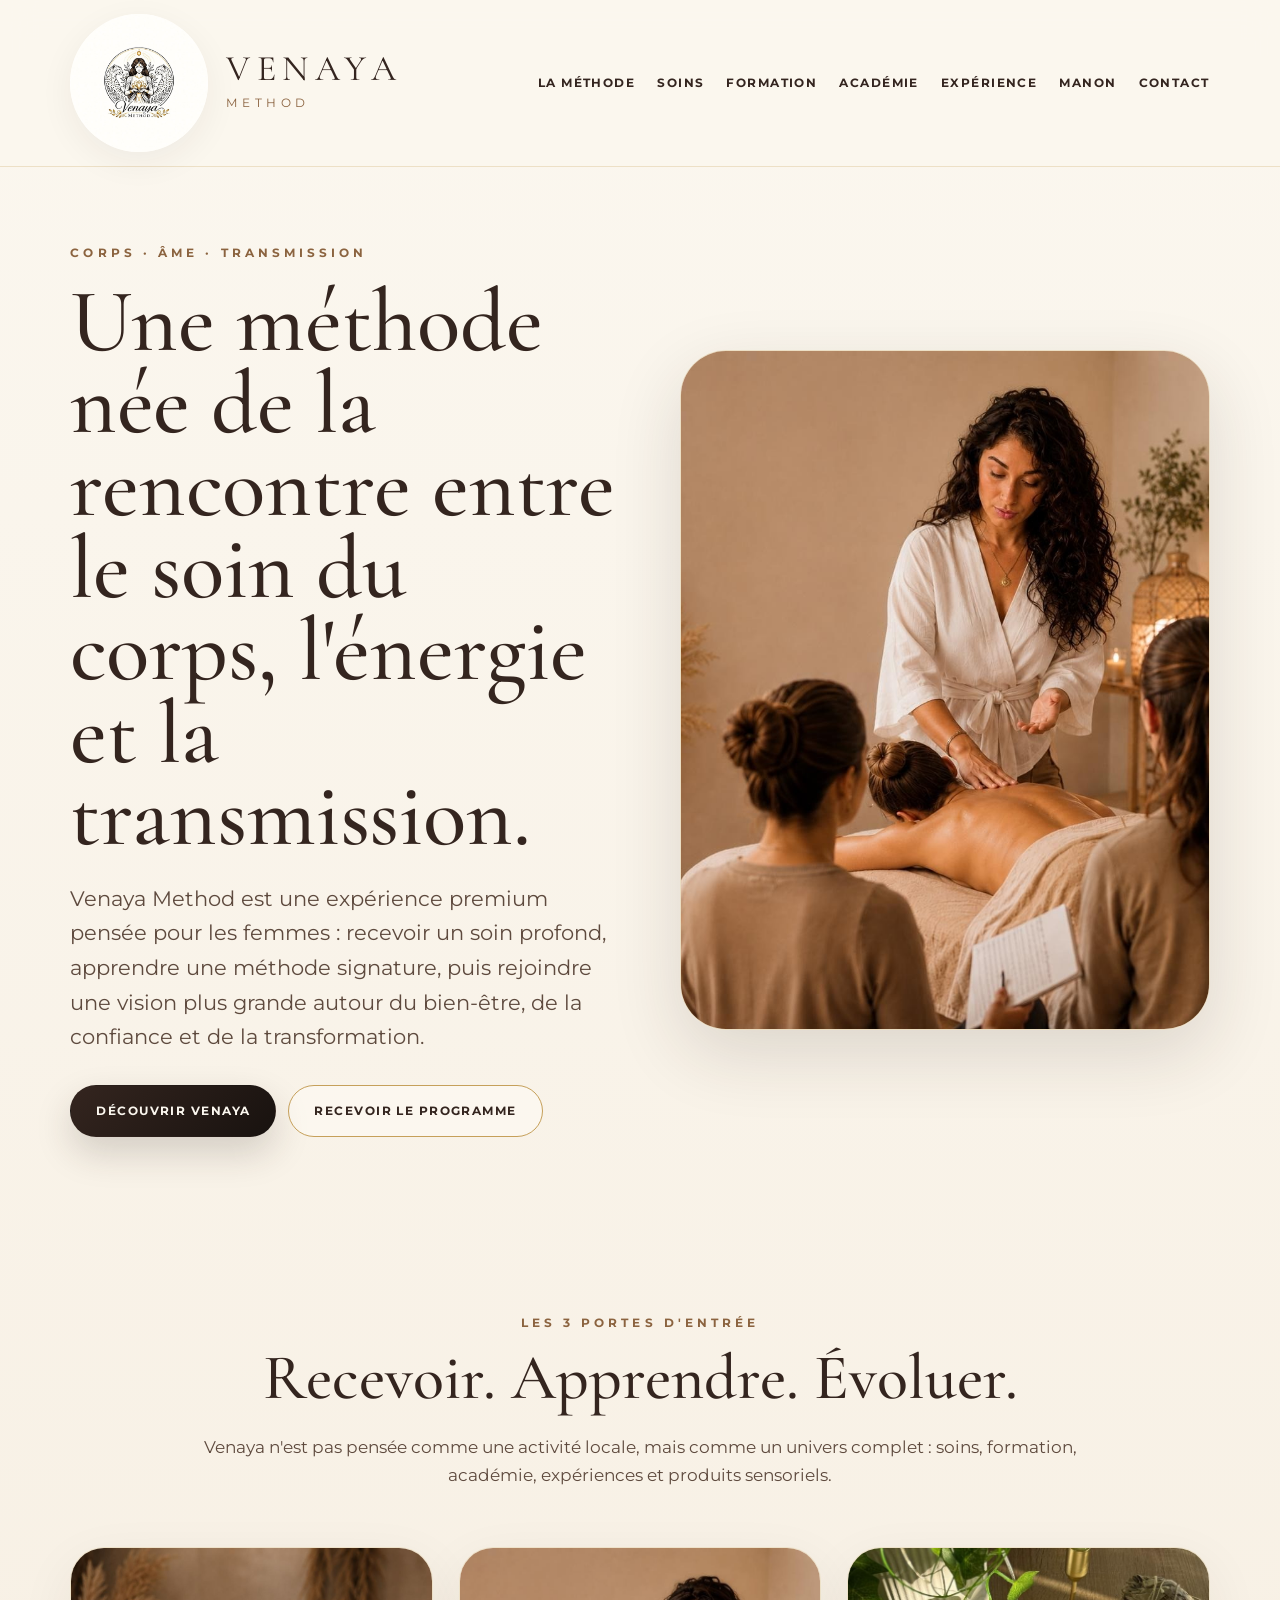
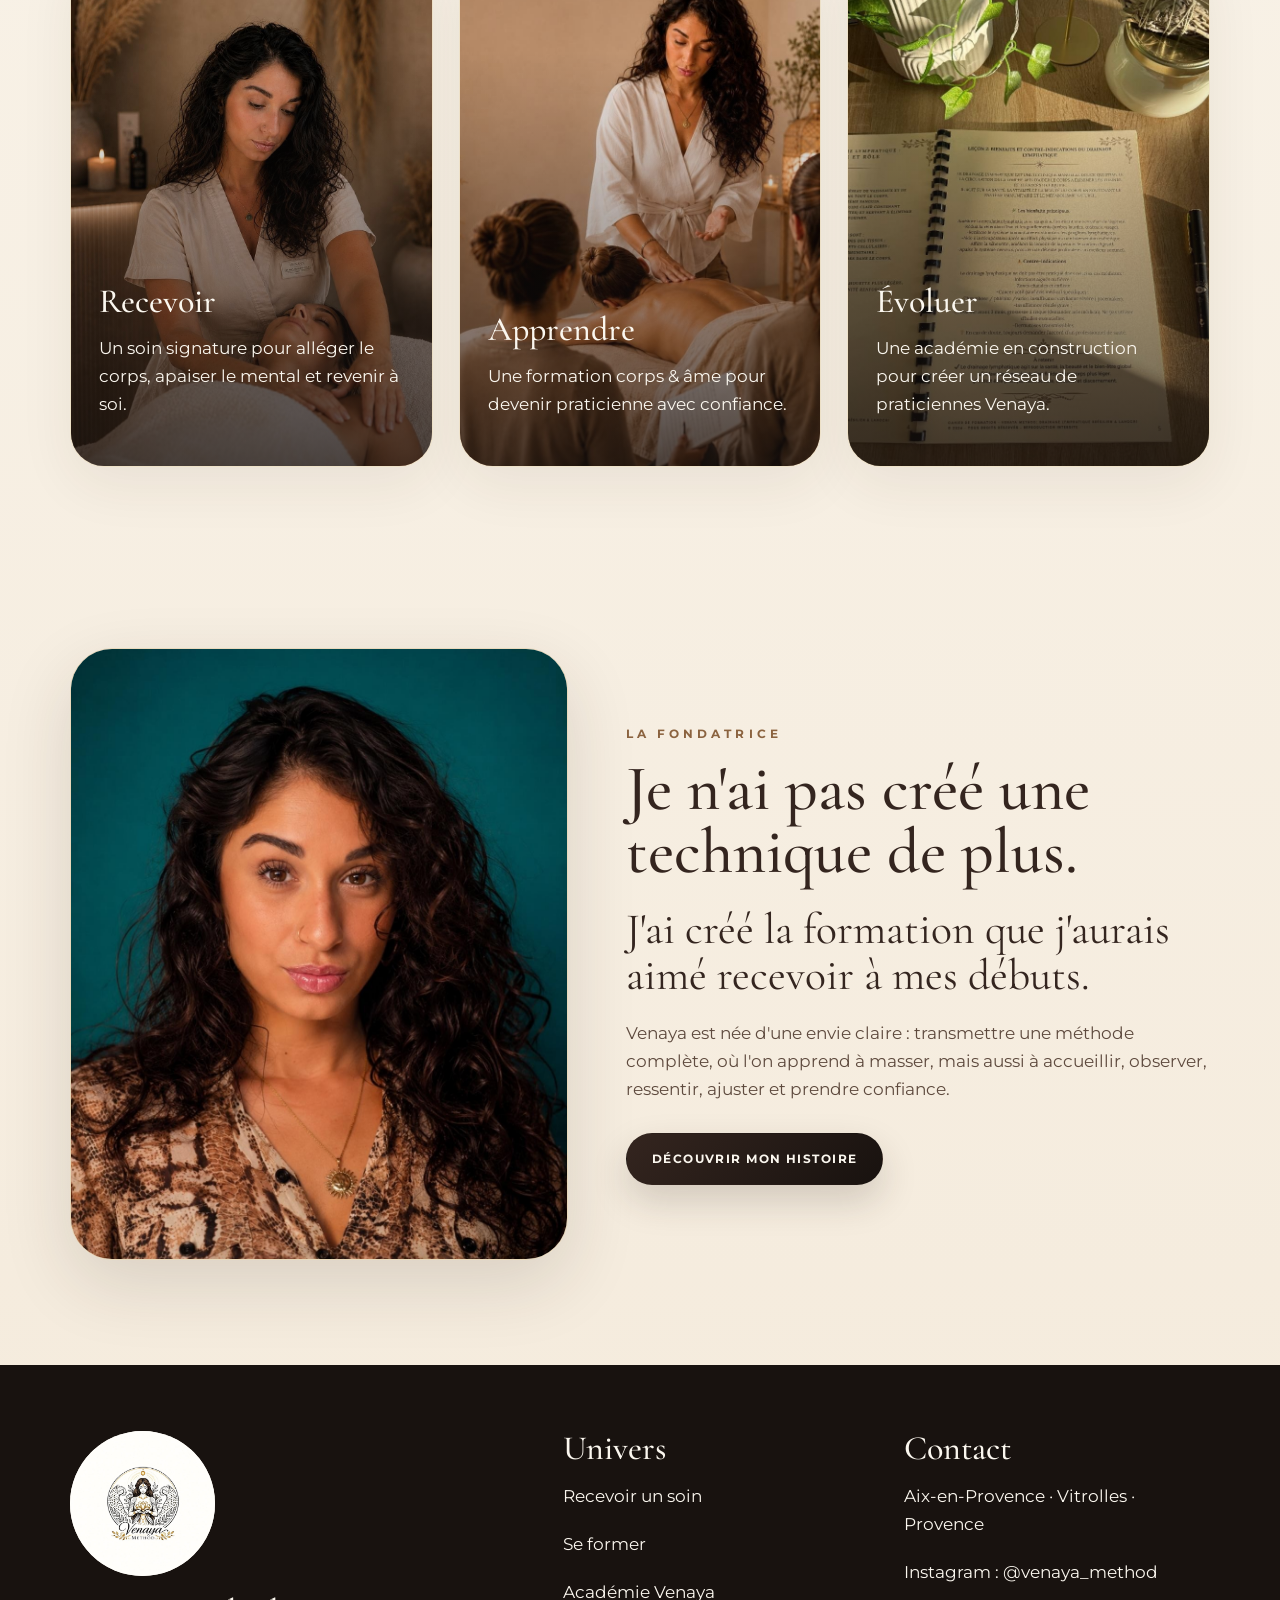
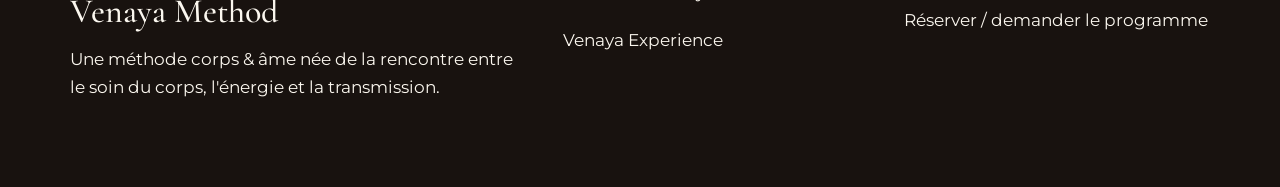
==== index.html @ cd620b99 "Add files via upload" ====
<!doctype html>
<html lang="fr">
<head>
  <meta charset="utf-8">
  <meta name="viewport" content="width=device-width, initial-scale=1">
  <title>Accueil | Venaya Method</title>
  <meta name="description" content="Venaya Method : méthode corps et âme, soin signature, formation bien-être premium, académie et expériences Venaya en Provence.">
  <link rel="preconnect" href="https://fonts.googleapis.com">
  <link rel="preconnect" href="https://fonts.gstatic.com" crossorigin>
  <link href="https://fonts.googleapis.com/css2?family=Cormorant+Garamond:wght@400;500;600;700&family=Montserrat:wght@300;400;500;600;700&display=swap" rel="stylesheet">
  <link rel="stylesheet" href="style.css">
</head>
<body>
<header class="nav">
  <a href="index.html" class="brand">
    <span class="brand-logo-wrap">
      <img src="logo.jpg" alt="Logo Venaya Method">
    </span>
    <span>
      <span class="brand-title">VENAYA</span>
      <span class="brand-subtitle">Method</span>
    </span>
  </a>

  <nav class="menu">
    <a href="methode.html">La méthode</a>
    <a href="soins.html">Soins</a>
    <a href="formation.html">Formation</a>
    <a href="academie.html">Académie</a>
    <a href="experience.html">Expérience</a>
    <a href="manon.html">Manon</a>
    <a href="contact.html">Contact</a>
  </nav>
</header>


<main>
  <section class="hero">
    <div>
      <div class="eyebrow">Corps · Âme · Transmission</div>
      <h1>Une méthode née de la rencontre entre le soin du corps, l'énergie et la transmission.</h1>
      <p>Venaya Method est une expérience premium pensée pour les femmes : recevoir un soin profond, apprendre une méthode signature, puis rejoindre une vision plus grande autour du bien-être, de la confiance et de la transformation.</p>
      <div class="btn-row">
        <a class="btn" href="methode.html">Découvrir Venaya</a>
        <a class="btn-ghost" href="formation.html">Recevoir le programme</a>
      </div>
    </div>
    <div class="hero-photo">
      <img src="formation.jpg" alt="Manon en formation Venaya Method">
    </div>
  </section>

  <section class="section-tight">
    <div class="center">
      <div class="eyebrow">Les 3 portes d'entrée</div>
      <h2>Recevoir. Apprendre. Évoluer.</h2>
      <p>Venaya n'est pas pensée comme une activité locale, mais comme un univers complet : soins, formation, académie, expériences et produits sensoriels.</p>
    </div>

    <div class="grid-3">
      <a class="card visual-card" href="soins.html">
        <img src="massage.jpg" alt="Soin Venaya Method">
        <div class="visual-card-content">
          <h3>Recevoir</h3>
          <p>Un soin signature pour alléger le corps, apaiser le mental et revenir à soi.</p>
        </div>
      </a>
      <a class="card visual-card" href="formation.html">
        <img src="formation.jpg" alt="Formation Venaya Method">
        <div class="visual-card-content">
          <h3>Apprendre</h3>
          <p>Une formation corps & âme pour devenir praticienne avec confiance.</p>
        </div>
      </a>
      <a class="card visual-card" href="academie.html">
        <img src="cahier.jpg" alt="Cahier Venaya Method">
        <div class="visual-card-content">
          <h3>Évoluer</h3>
          <p>Une académie en construction pour créer un réseau de praticiennes Venaya.</p>
        </div>
      </a>
    </div>
  </section>

  <section class="section">
    <div class="split">
      <div class="photo-frame manon">
        <img src="manon.jpg" alt="Portrait de Manon Trigueros">
      </div>
      <div>
        <div class="eyebrow">La fondatrice</div>
        <h2>Je n'ai pas créé une technique de plus.</h2>
        <p class="quote">J'ai créé la formation que j'aurais aimé recevoir à mes débuts.</p>
        <p>Venaya est née d'une envie claire : transmettre une méthode complète, où l'on apprend à masser, mais aussi à accueillir, observer, ressentir, ajuster et prendre confiance.</p>
        <div class="btn-row">
          <a class="btn" href="manon.html">Découvrir mon histoire</a>
        </div>
      </div>
    </div>
  </section>
</main>


<footer class="footer">
  <div>
    <span class="footer-logo-wrap">
      <img src="logo.jpg" alt="Logo Venaya Method">
    </span>
    <h3>Venaya Method</h3>
    <p>Une méthode corps & âme née de la rencontre entre le soin du corps, l'énergie et la transmission.</p>
  </div>
  <div>
    <h3>Univers</h3>
    <p><a href="soins.html">Recevoir un soin</a></p>
    <p><a href="formation.html">Se former</a></p>
    <p><a href="academie.html">Académie Venaya</a></p>
    <p><a href="experience.html">Venaya Experience</a></p>
  </div>
  <div>
    <h3>Contact</h3>
    <p>Aix-en-Provence · Vitrolles · Provence</p>
    <p>Instagram : @venaya_method</p>
    <p><a href="contact.html">Réserver / demander le programme</a></p>
  </div>
</footer>
</body>
</html>
---- style.css ----
/* VENAYA METHOD — V5 CORRIGÉE
   Version simple multi-pages, sans dossiers.
   Tous les fichiers sont à la racine GitHub.
*/

:root {
  --ivory: #fbf7ef;
  --cream: #f4eadb;
  --porcelain: #fffdf8;
  --gold: #c6a05a;
  --bronze: #8b633f;
  --brown: #34251f;
  --black: #18120f;
  --taupe: #7b6557;
  --line: rgba(198, 160, 90, 0.28);
  --shadow: 0 24px 70px rgba(52, 37, 31, 0.14);
}

* {
  box-sizing: border-box;
}

body {
  margin: 0;
  background: linear-gradient(180deg, var(--ivory), var(--cream));
  color: var(--brown);
  font-family: "Montserrat", Arial, sans-serif;
  line-height: 1.65;
}

a {
  color: inherit;
  text-decoration: none;
}

img {
  max-width: 100%;
  display: block;
}

h1,
h2,
h3 {
  font-family: "Cormorant Garamond", Georgia, serif;
  color: var(--brown);
  font-weight: 500;
}

h1 {
  font-size: clamp(48px, 7vw, 96px);
  line-height: 0.92;
  margin: 18px 0 24px;
}

h2 {
  font-size: clamp(38px, 5vw, 72px);
  line-height: 0.98;
  margin: 0 0 24px;
}

h3 {
  font-size: 34px;
  line-height: 1.08;
  margin: 0 0 14px;
}

p {
  color: #5e4a3e;
  font-size: 17px;
  margin: 0 0 20px;
}

/* NAVIGATION */

.nav {
  position: sticky;
  top: 0;
  z-index: 10;
  background: rgba(251, 247, 239, 0.94);
  border-bottom: 1px solid var(--line);
  backdrop-filter: blur(16px);
  display: flex;
  justify-content: space-between;
  align-items: center;
  padding: 14px 5.5%;
}

.brand {
  display: flex;
  align-items: center;
  gap: 18px;
}

.brand-logo-wrap {
  width: 138px;
  height: 138px;
  border-radius: 50%;
  background: var(--porcelain);
  display: flex;
  align-items: center;
  justify-content: center;
  overflow: hidden;
  box-shadow: 0 10px 35px rgba(52, 37, 31, 0.06);
}

.brand-logo-wrap img {
  width: 122px;
  height: 122px;
  object-fit: contain;
  transform: scale(1.28);
}

.brand-title {
  display: block;
  font-family: "Cormorant Garamond", Georgia, serif;
  font-size: 36px;
  letter-spacing: 0.18em;
  line-height: 0.9;
}

.brand-subtitle {
  display: block;
  color: var(--bronze);
  font-size: 12px;
  letter-spacing: 0.38em;
  text-transform: uppercase;
  margin-top: 7px;
}

.menu {
  display: flex;
  gap: 22px;
  align-items: center;
  font-size: 12px;
  font-weight: 700;
  letter-spacing: 0.12em;
  text-transform: uppercase;
}

.menu a:hover {
  color: var(--bronze);
}

/* BOUTONS */

.btn,
.btn-ghost,
.btn-light {
  display: inline-flex;
  justify-content: center;
  align-items: center;
  border-radius: 999px;
  padding: 15px 25px;
  font-size: 12px;
  font-weight: 700;
  letter-spacing: 0.12em;
  text-transform: uppercase;
  border: 1px solid transparent;
}

.btn {
  background: linear-gradient(135deg, var(--brown), var(--black));
  color: var(--ivory);
  box-shadow: 0 16px 36px rgba(52, 37, 31, 0.18);
}

.btn-ghost {
  border-color: var(--gold);
  background: rgba(255, 253, 248, 0.4);
  color: var(--brown);
}

.btn-light {
  background: var(--porcelain);
  color: var(--brown);
  border-color: var(--line);
}

.btn-row {
  display: flex;
  flex-wrap: wrap;
  gap: 12px;
  margin-top: 30px;
}

.eyebrow {
  color: var(--bronze);
  font-size: 12px;
  font-weight: 700;
  letter-spacing: 0.34em;
  text-transform: uppercase;
  margin-bottom: 14px;
}

/* LAYOUT */

.hero {
  display: grid;
  grid-template-columns: 1.02fr 0.98fr;
  gap: 58px;
  align-items: center;
  padding: 76px 5.5% 100px;
}

.hero p {
  font-size: 21px;
  max-width: 760px;
}

.hero-photo {
  height: 680px;
  overflow: hidden;
  border-radius: 46px;
  border: 1px solid var(--line);
  box-shadow: var(--shadow);
}

.hero-photo img {
  width: 100%;
  height: 100%;
  object-fit: cover;
  object-position: center 35%;
}

.section {
  padding: 105px 5.5%;
}

.section-tight {
  padding: 76px 5.5%;
}

.center {
  max-width: 900px;
  margin: 0 auto 58px;
  text-align: center;
}

.grid-2 {
  display: grid;
  grid-template-columns: repeat(2, 1fr);
  gap: 36px;
}

.grid-3 {
  display: grid;
  grid-template-columns: repeat(3, 1fr);
  gap: 26px;
}

.card {
  background: rgba(255, 253, 248, 0.76);
  border: 1px solid var(--line);
  border-radius: 34px;
  padding: 36px;
  box-shadow: 0 18px 55px rgba(52, 37, 31, 0.07);
}

.card-dark {
  background: linear-gradient(145deg, #392820, #17110f);
}

.card-dark h2,
.card-dark h3,
.card-dark p {
  color: var(--ivory);
}

.card-gold {
  background: linear-gradient(145deg, #d8bd88, #ad7f44);
}

/* VISUELS */

.visual-card {
  position: relative;
  min-height: 520px;
  overflow: hidden;
  padding: 0;
}

.visual-card img {
  position: absolute;
  inset: 0;
  width: 100%;
  height: 100%;
  object-fit: cover;
}

.visual-card::after {
  content: "";
  position: absolute;
  inset: 0;
  background: linear-gradient(180deg, transparent 20%, rgba(24, 18, 15, 0.7));
}

.visual-card-content {
  position: absolute;
  z-index: 2;
  inset: auto 28px 28px;
}

.visual-card-content h3,
.visual-card-content p {
  color: var(--ivory);
}

.split {
  display: grid;
  grid-template-columns: 0.92fr 1.08fr;
  gap: 58px;
  align-items: center;
}

.photo-frame {
  overflow: hidden;
  border-radius: 42px;
  border: 1px solid var(--line);
  box-shadow: var(--shadow);
}

.photo-frame img {
  width: 100%;
  height: 610px;
  object-fit: cover;
  object-position: center center;
}

.photo-frame.manon img {
  object-position: center 22%;
}

.photo-frame.formation img {
  object-position: center 34%;
}

.photo-frame.massage img {
  object-position: center 22%;
}

/* PAGE ACADÉMIE : photo plus grande, lisible, sans énorme cadre blanc */
.academie-showcase {
  display: grid;
  grid-template-columns: 0.95fr 1.05fr;
  gap: 64px;
  align-items: center;
}

.academie-poster {
  width: 100%;
  border-radius: 34px;
  overflow: hidden;
  border: 1px solid var(--line);
  box-shadow: var(--shadow);
  background: var(--porcelain);
}

.academie-poster img {
  width: 100%;
  height: auto;
  object-fit: contain;
  display: block;
}

.page-hero {
  padding: 94px 5.5% 78px;
  border-bottom: 1px solid var(--line);
}

.page-hero p {
  max-width: 900px;
  font-size: 21px;
}

.quote {
  font-family: "Cormorant Garamond", Georgia, serif;
  font-size: clamp(30px, 3.4vw, 52px);
  line-height: 1.05;
  color: var(--brown);
}

.list {
  padding-left: 18px;
}

.list li {
  margin: 10px 0;
  color: #5e4a3e;
}

.price {
  font-family: "Cormorant Garamond", Georgia, serif;
  font-size: 58px;
  color: var(--bronze);
  margin: 10px 0 16px;
}

.timeline {
  display: grid;
  gap: 18px;
}

.step {
  display: grid;
  grid-template-columns: 90px 1fr;
  gap: 24px;
  padding: 26px;
  background: rgba(255, 253, 248, 0.65);
  border: 1px solid var(--line);
  border-radius: 28px;
}

.step-num {
  font-family: "Cormorant Garamond", Georgia, serif;
  font-size: 48px;
  color: var(--gold);
}

/* CONTACT */

.contact-choice {
  align-items: stretch;
}

.contact-card {
  min-height: 360px;
}

.form {
  display: grid;
  gap: 14px;
}

input,
select,
textarea {
  width: 100%;
  padding: 15px 16px;
  border: 1px solid var(--line);
  border-radius: 18px;
  background: rgba(255, 253, 248, 0.9);
  color: var(--brown);
  font-family: "Montserrat", Arial, sans-serif;
}

textarea {
  min-height: 140px;
}

.notice {
  font-size: 13px;
  color: var(--taupe);
}

.footer {
  display: grid;
  grid-template-columns: 1.2fr 0.8fr 0.8fr;
  gap: 34px;
  padding: 66px 5.5%;
  background: var(--black);
  color: var(--ivory);
}

.footer h3,
.footer p,
.footer a {
  color: var(--ivory);
}

.footer-logo-wrap {
  width: 145px;
  height: 145px;
  border-radius: 50%;
  background: var(--ivory);
  display: flex;
  align-items: center;
  justify-content: center;
  overflow: hidden;
  margin-bottom: 18px;
}

.footer-logo-wrap img {
  width: 130px;
  height: 130px;
  object-fit: contain;
  transform: scale(1.25);
}

@media (max-width: 980px) {
  .menu {
    display: none;
  }

  .hero,
  .grid-2,
  .grid-3,
  .split,
  .footer,
  .academie-showcase {
    grid-template-columns: 1fr;
  }

  .brand-logo-wrap {
    width: 86px;
    height: 86px;
  }

  .brand-logo-wrap img {
    width: 78px;
    height: 78px;
  }

  .brand-title {
    font-size: 27px;
  }

  .hero-photo {
    height: 520px;
  }

  .section {
    padding: 78px 6%;
  }

  .photo-frame img {
    height: 480px;
  }

  .academie-poster {
    border-radius: 28px;
  }

  .step {
    grid-template-columns: 1fr;
  }
}
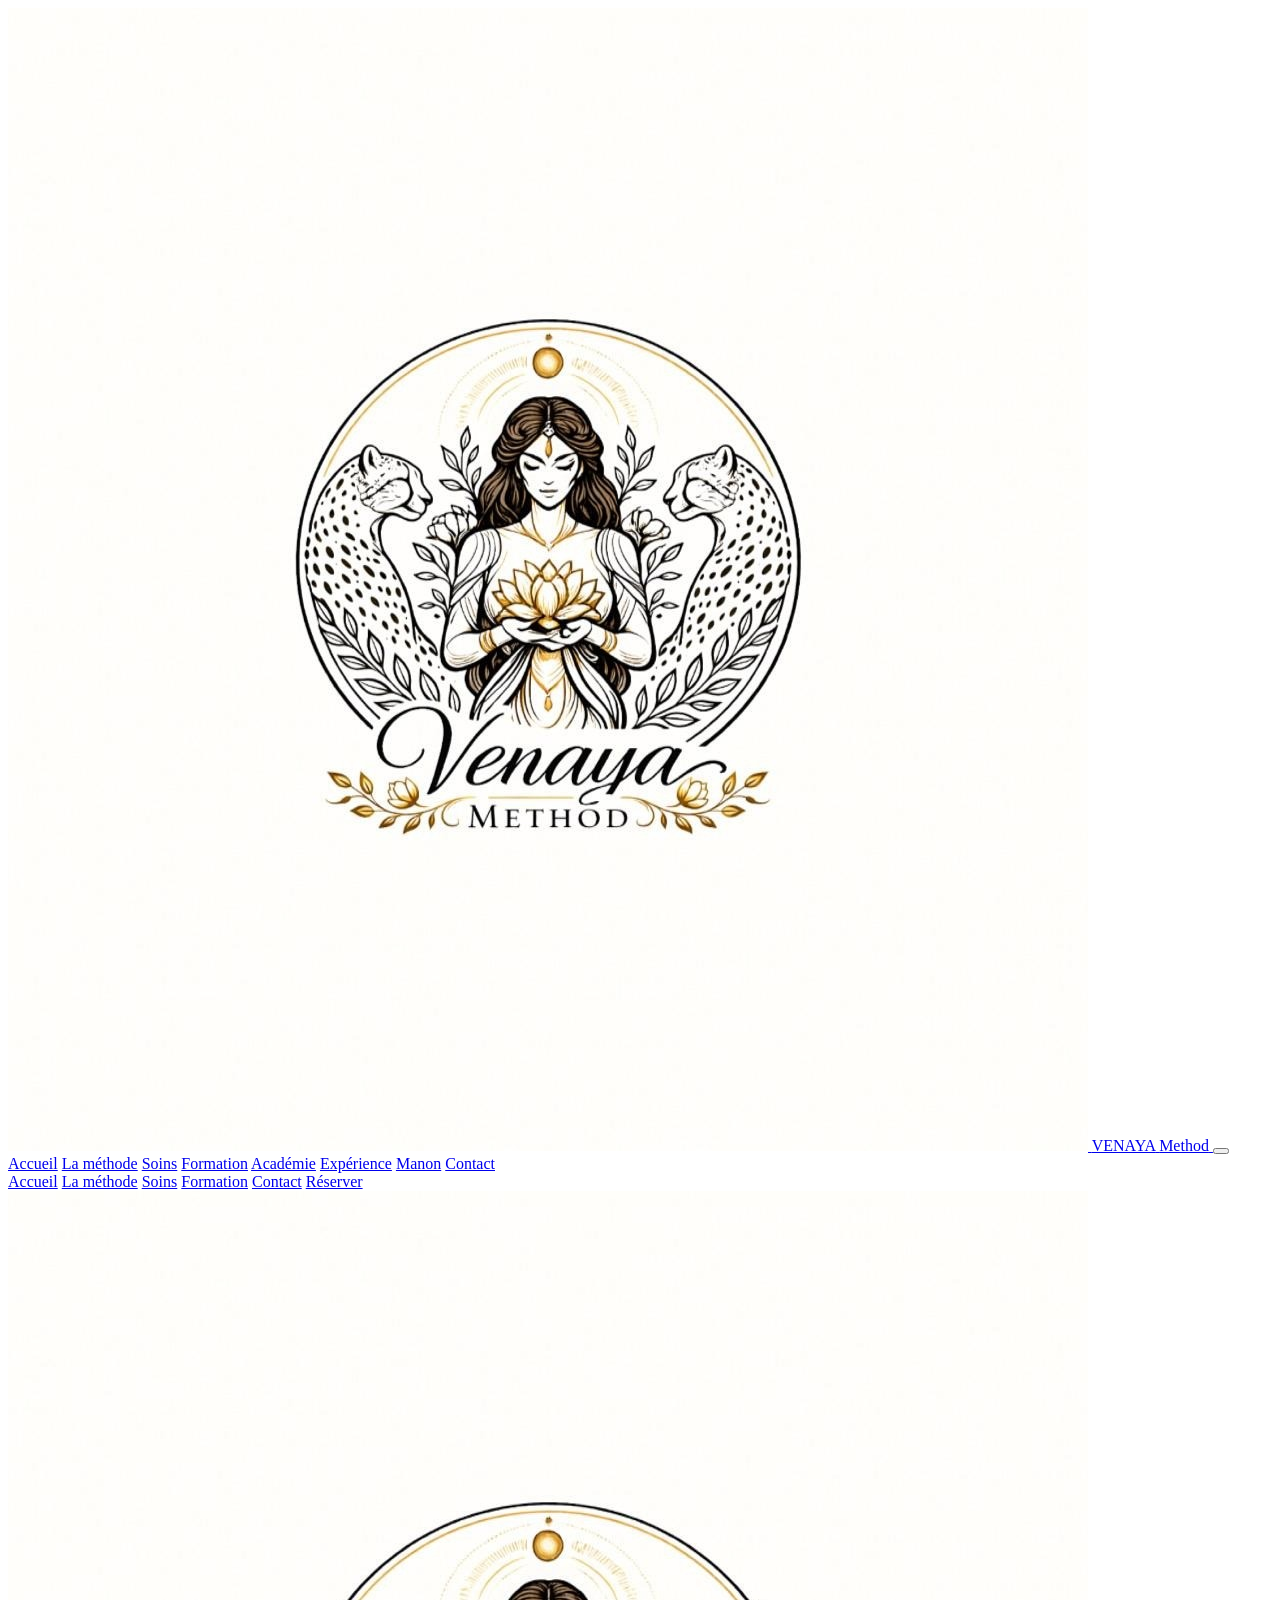
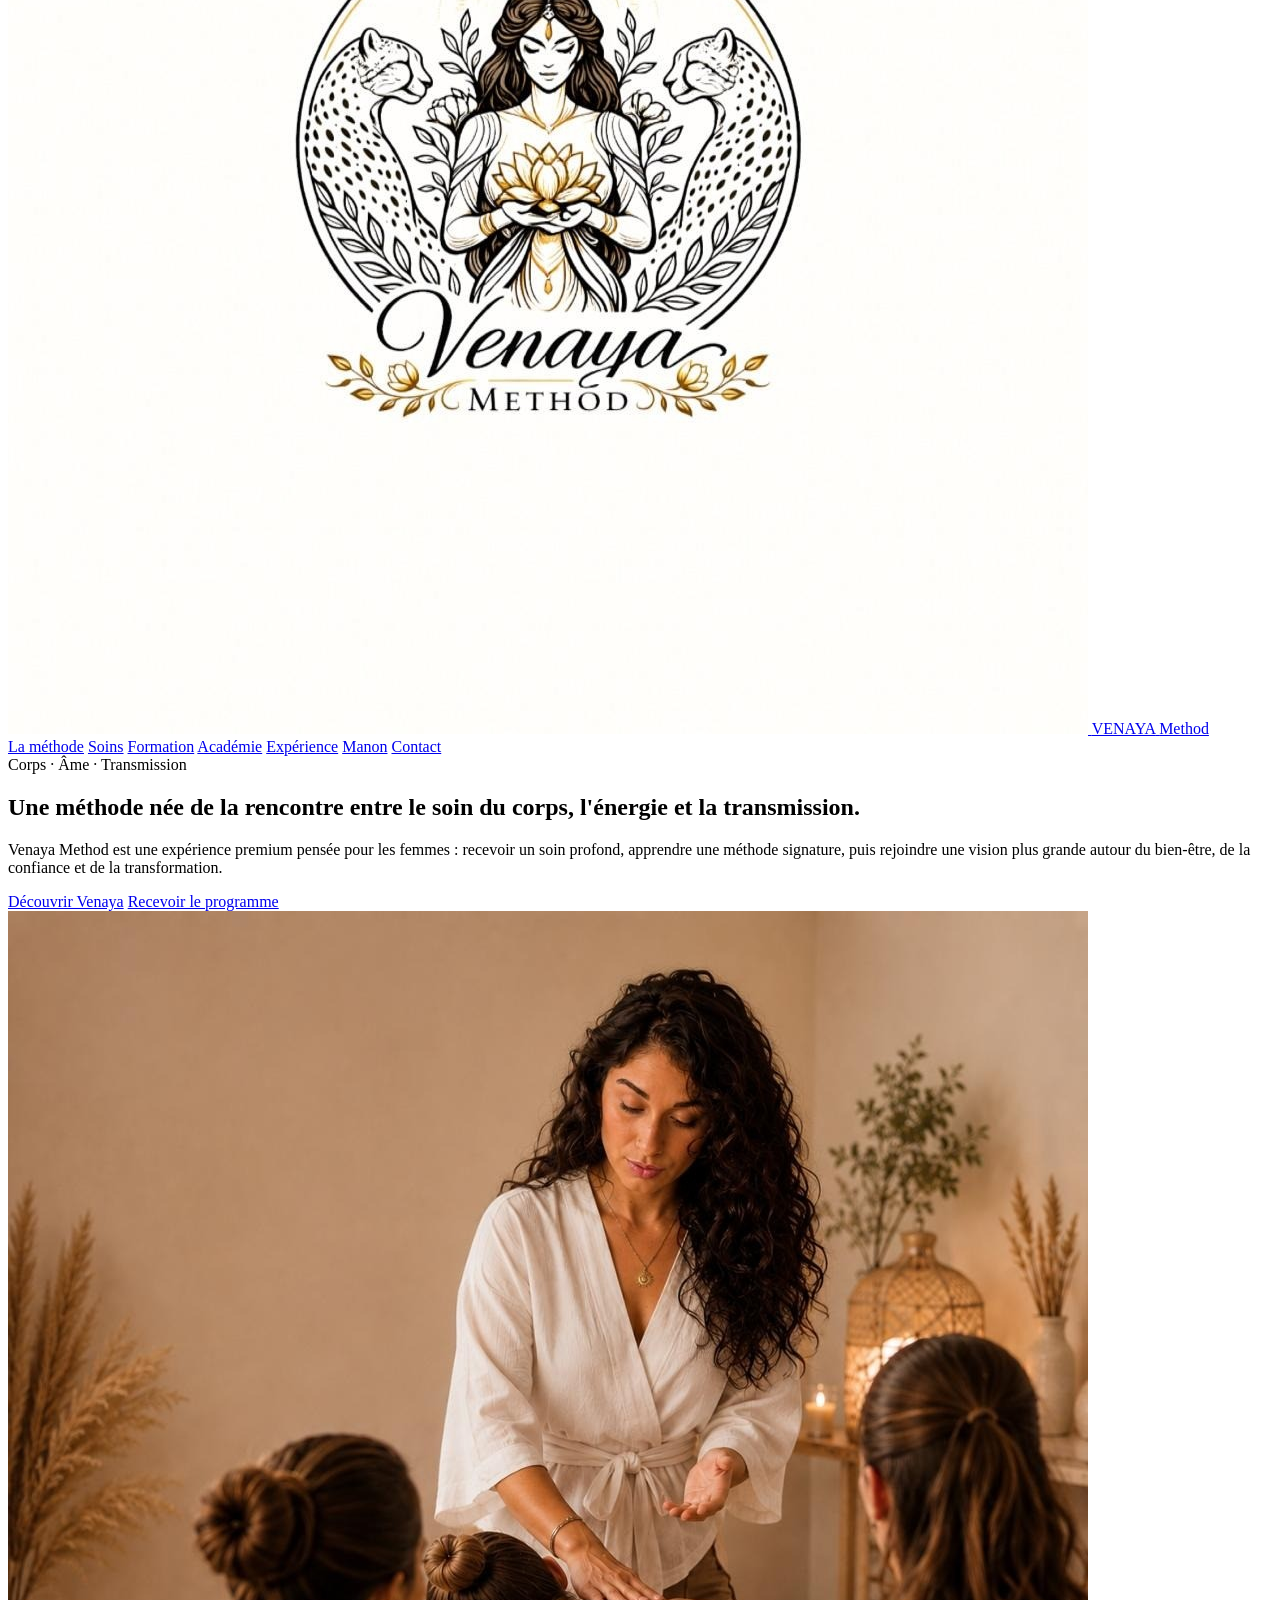
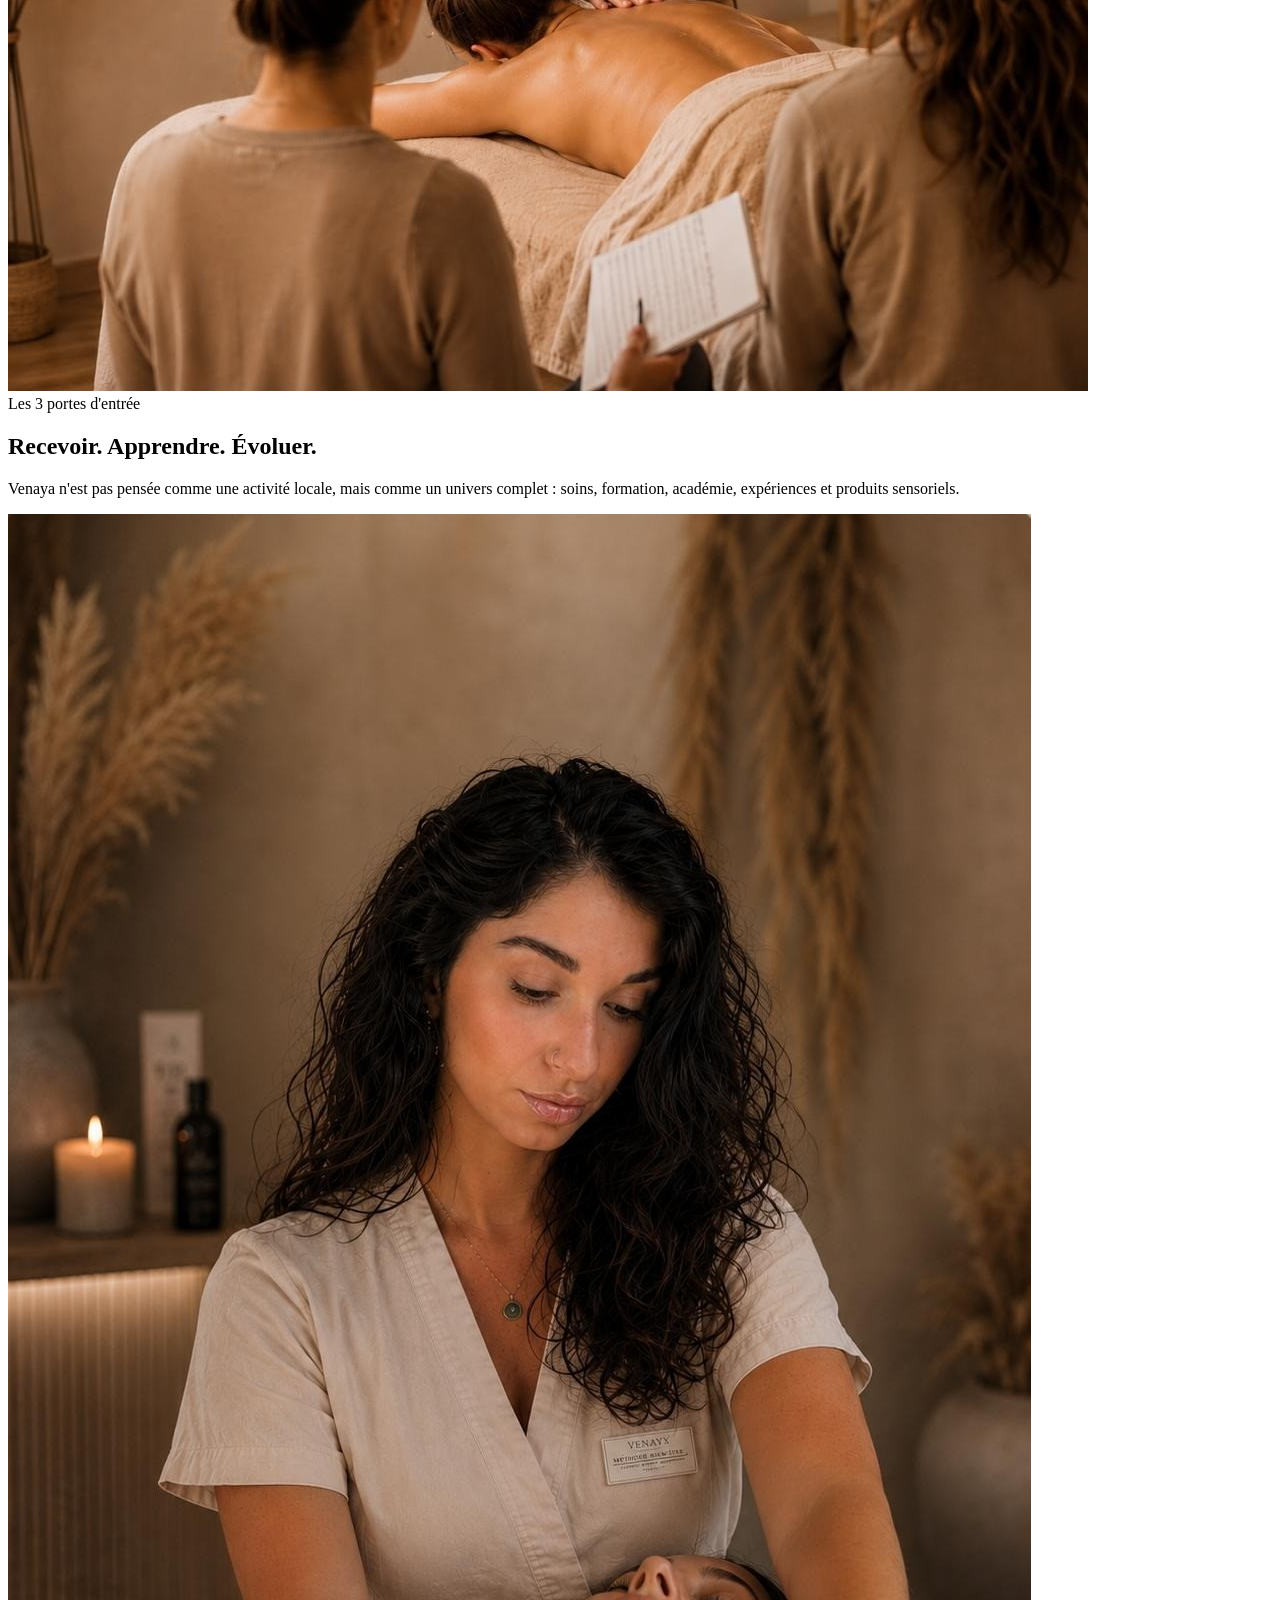
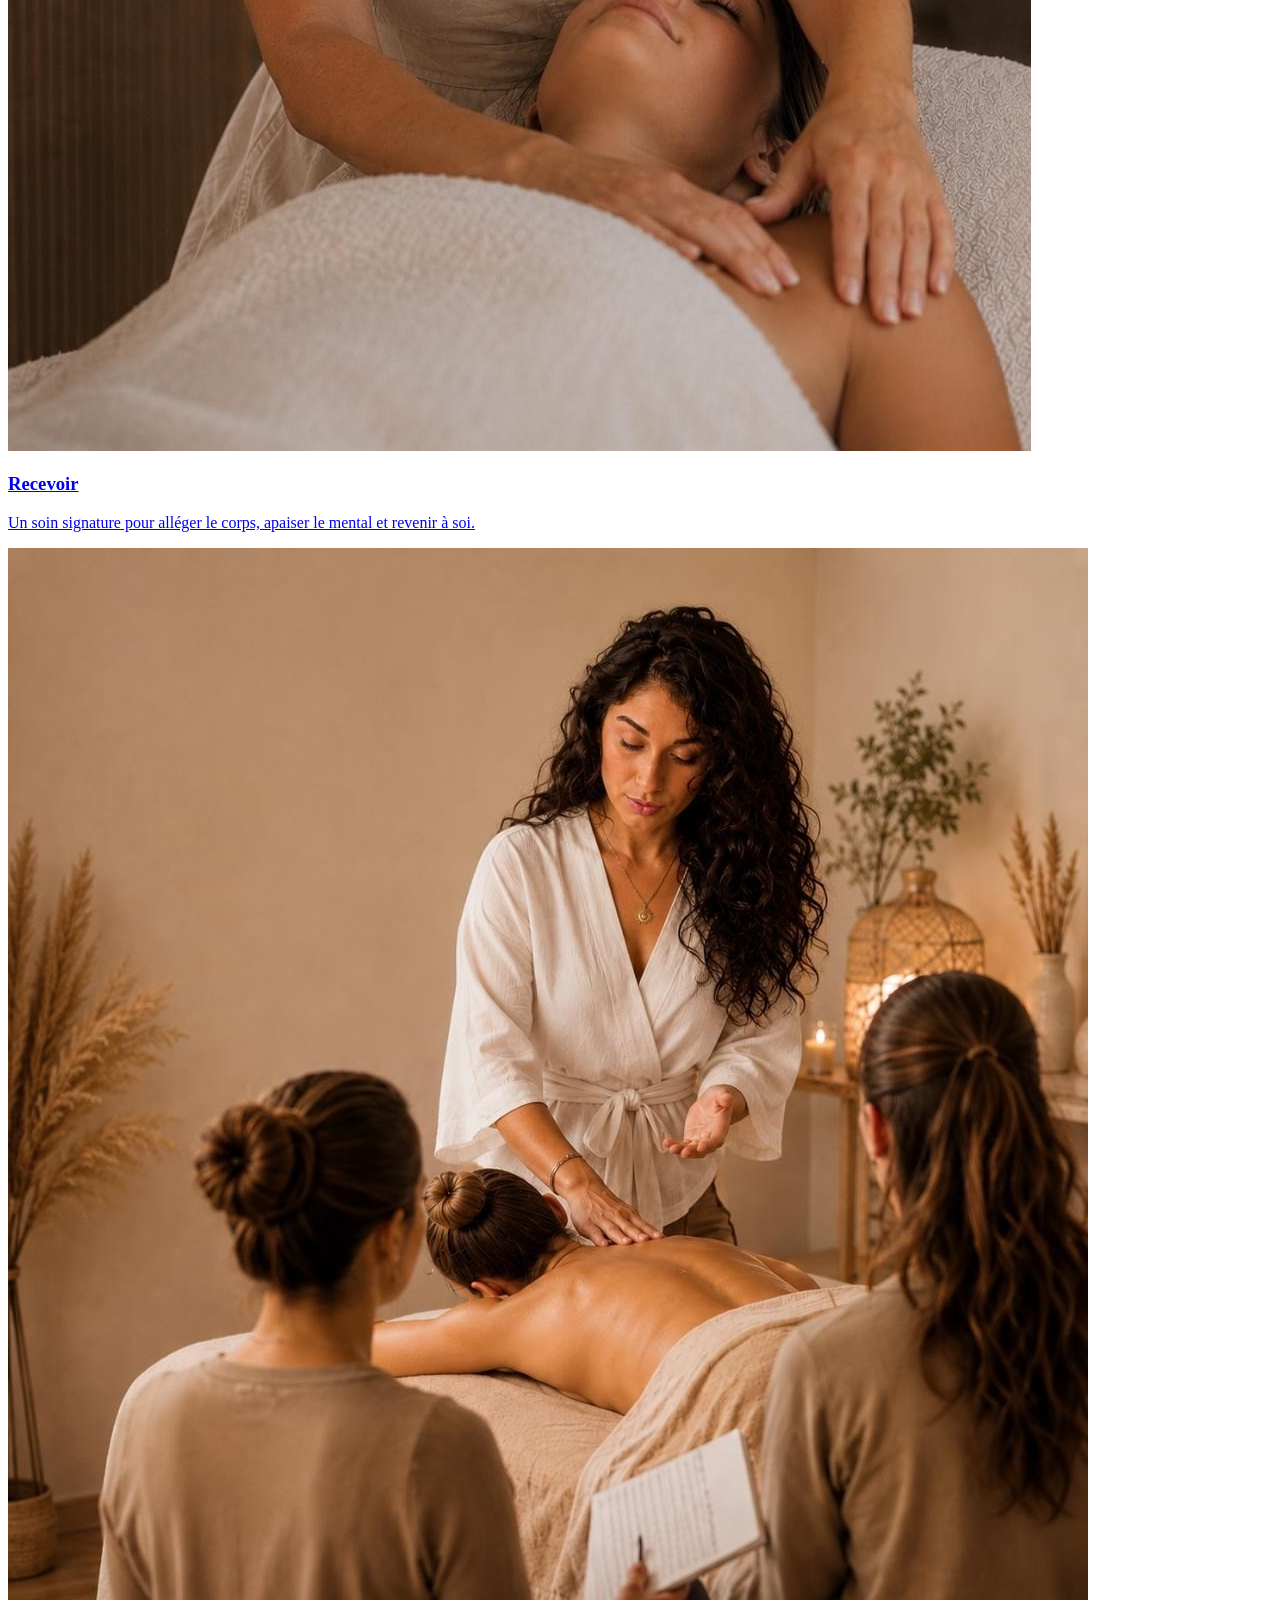
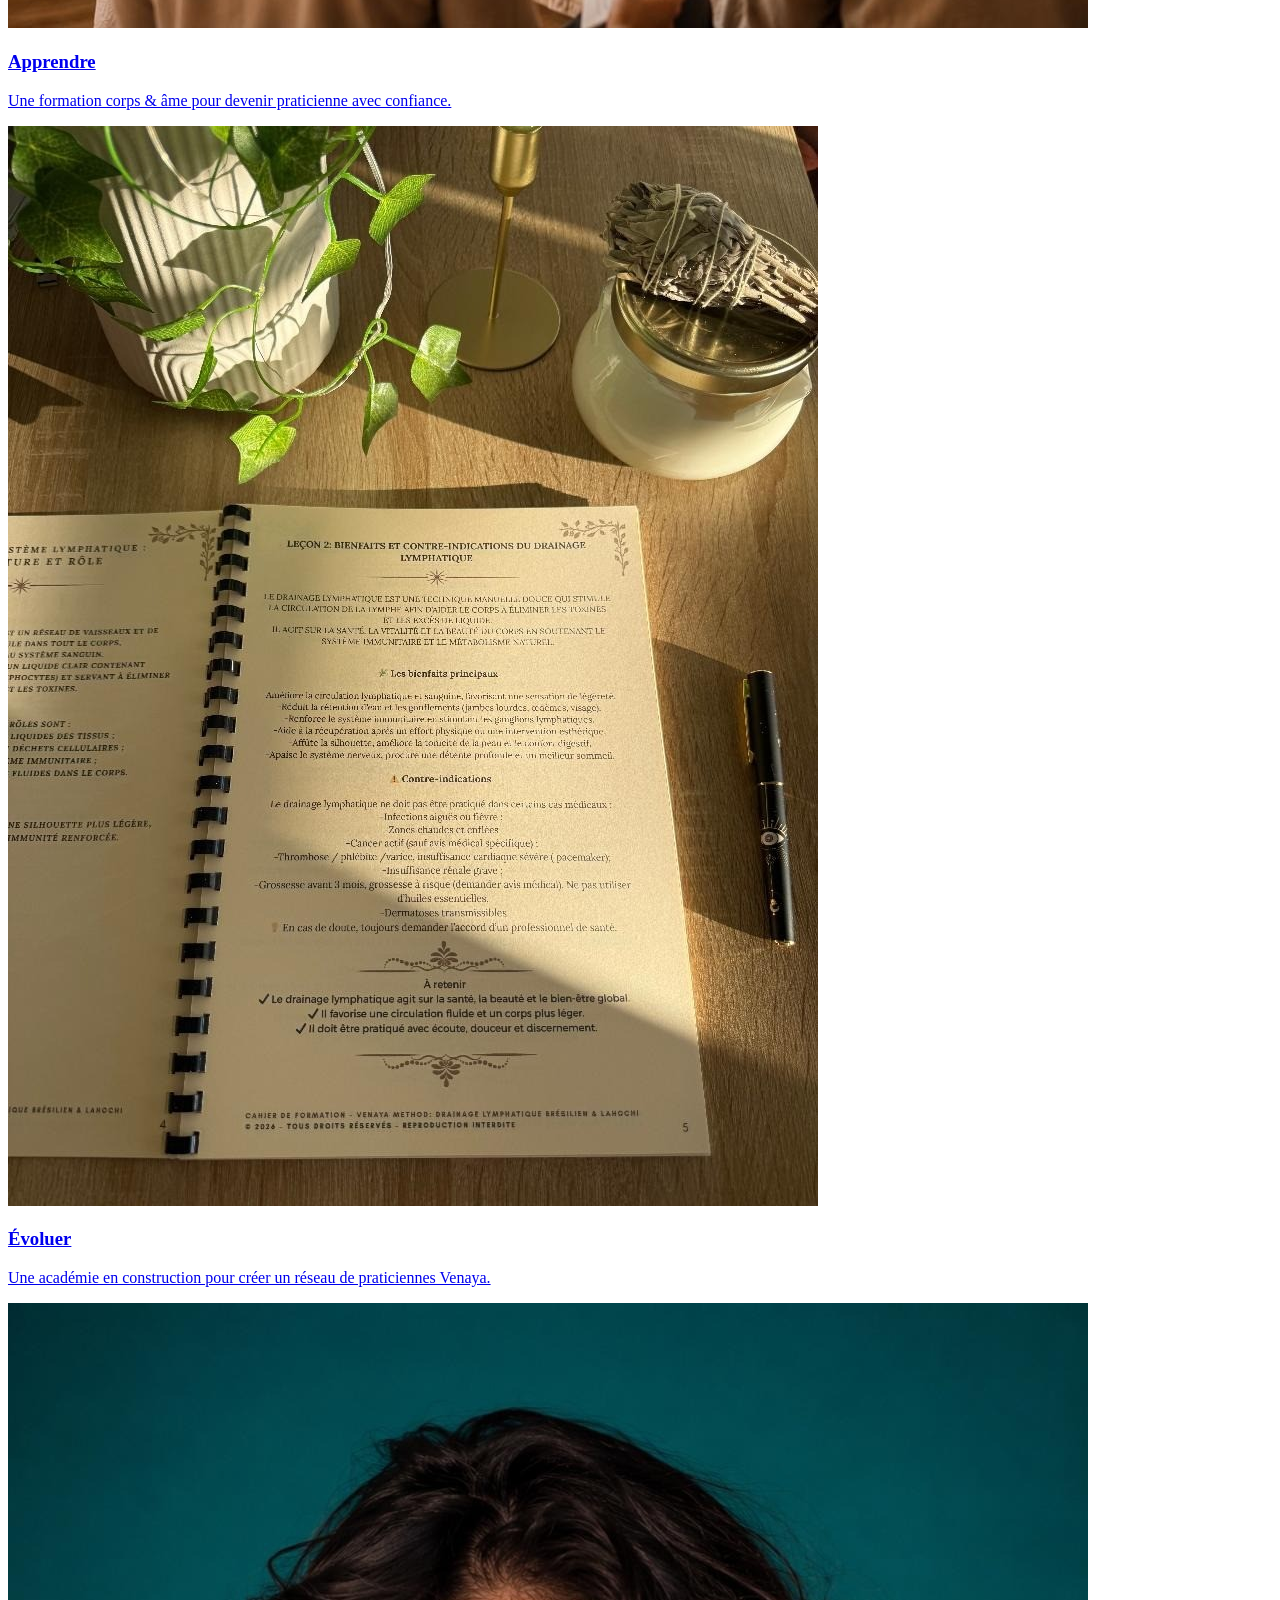
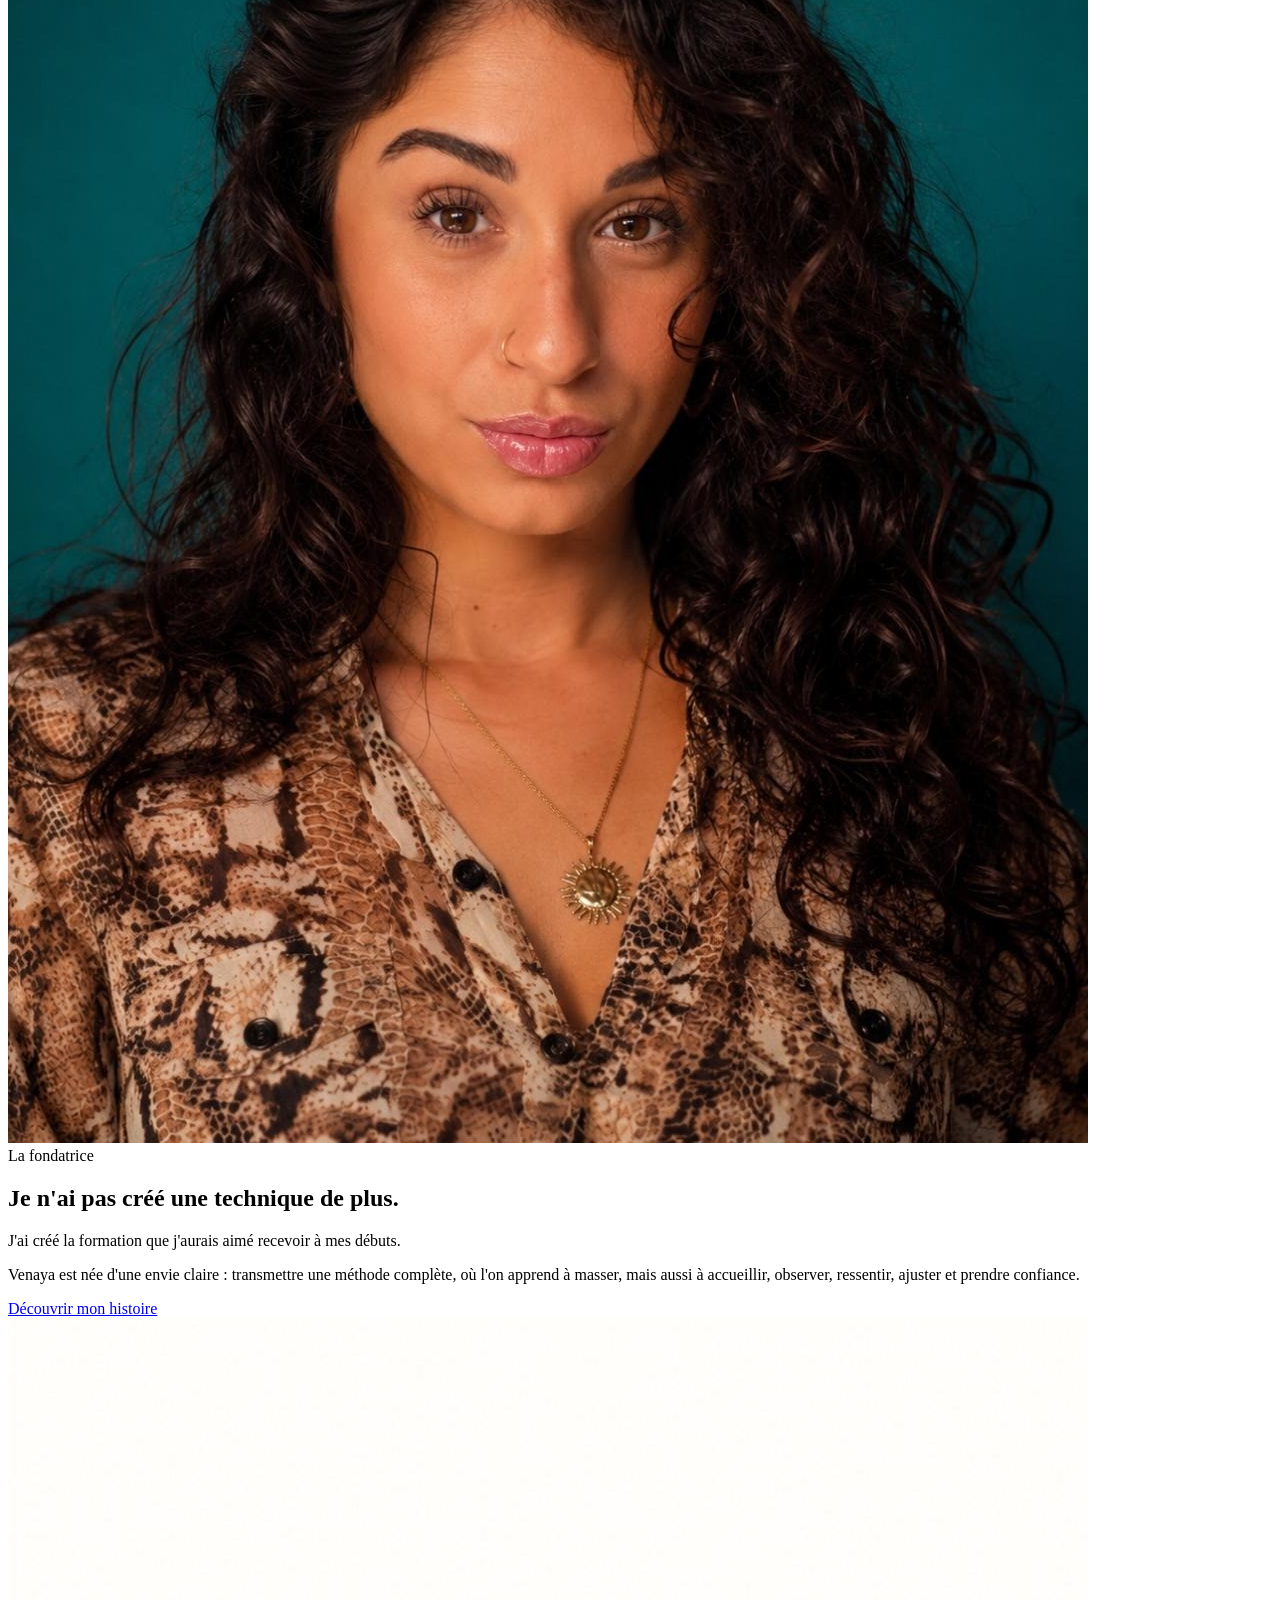
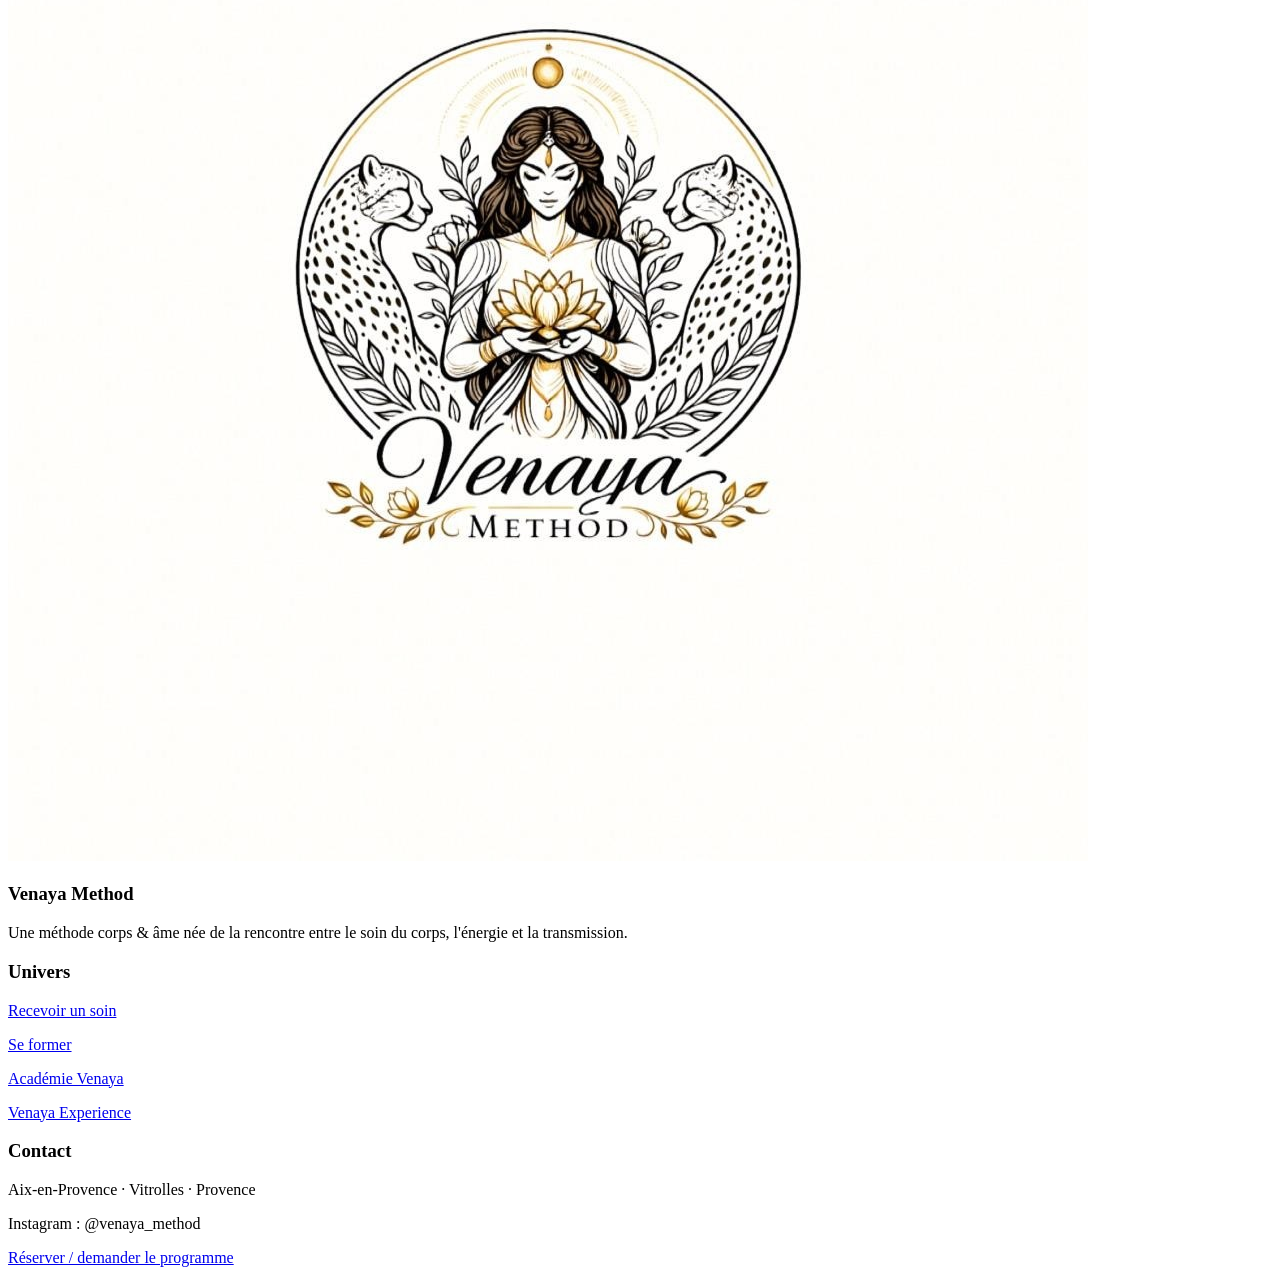
==== commit 9e23f142: "Update index.html" ====
--- a/index.html
+++ b/index.html
@@ -1,15 +1,41 @@
 <!doctype html>
 <html lang="fr">
-<head>
-  <meta charset="utf-8">
-  <meta name="viewport" content="width=device-width, initial-scale=1">
-  <title>Accueil | Venaya Method</title>
-  <meta name="description" content="Venaya Method : méthode corps et âme, soin signature, formation bien-être premium, académie et expériences Venaya en Provence.">
-  <link rel="preconnect" href="https://fonts.googleapis.com">
-  <link rel="preconnect" href="https://fonts.gstatic.com" crossorigin>
-  <link href="https://fonts.googleapis.com/css2?family=Cormorant+Garamond:wght@400;500;600;700&family=Montserrat:wght@300;400;500;600;700&display=swap" rel="stylesheet">
-  <link rel="stylesheet" href="style.css">
-</head>
+<header class="nav">
+  <a href="index.html" class="brand">
+    <span class="brand-logo-wrap">
+      <img src="logo.jpg" alt="Logo Venaya Method">
+    </span>
+    <span>
+      <span class="brand-title">VENAYA</span>
+      <span class="brand-subtitle">Method</span>
+    </span>
+  </a>
+
+  <button class="mobile-menu-button" aria-label="Ouvrir le menu">
+    <span></span>
+    <span></span>
+  </button>
+
+  <nav class="menu">
+    <a href="index.html">Accueil</a>
+    <a href="methode.html">La méthode</a>
+    <a href="soins.html">Soins</a>
+    <a href="formation.html">Formation</a>
+    <a href="academie.html">Académie</a>
+    <a href="experience.html">Expérience</a>
+    <a href="manon.html">Manon</a>
+    <a href="contact.html">Contact</a>
+  </nav>
+
+  <div class="mobile-menu-panel">
+    <a href="index.html">Accueil</a>
+    <a href="methode.html">La méthode</a>
+    <a href="soins.html">Soins</a>
+    <a href="formation.html">Formation</a>
+    <a href="contact.html">Contact</a>
+    <a class="mobile-menu-cta" href="contact.html">Réserver</a>
+  </div>
+</header>
 <body>
 <header class="nav">
   <a href="index.html" class="brand">
@@ -124,4 +150,4 @@
   </div>
 </footer>
 </body>
-</html>+</html>
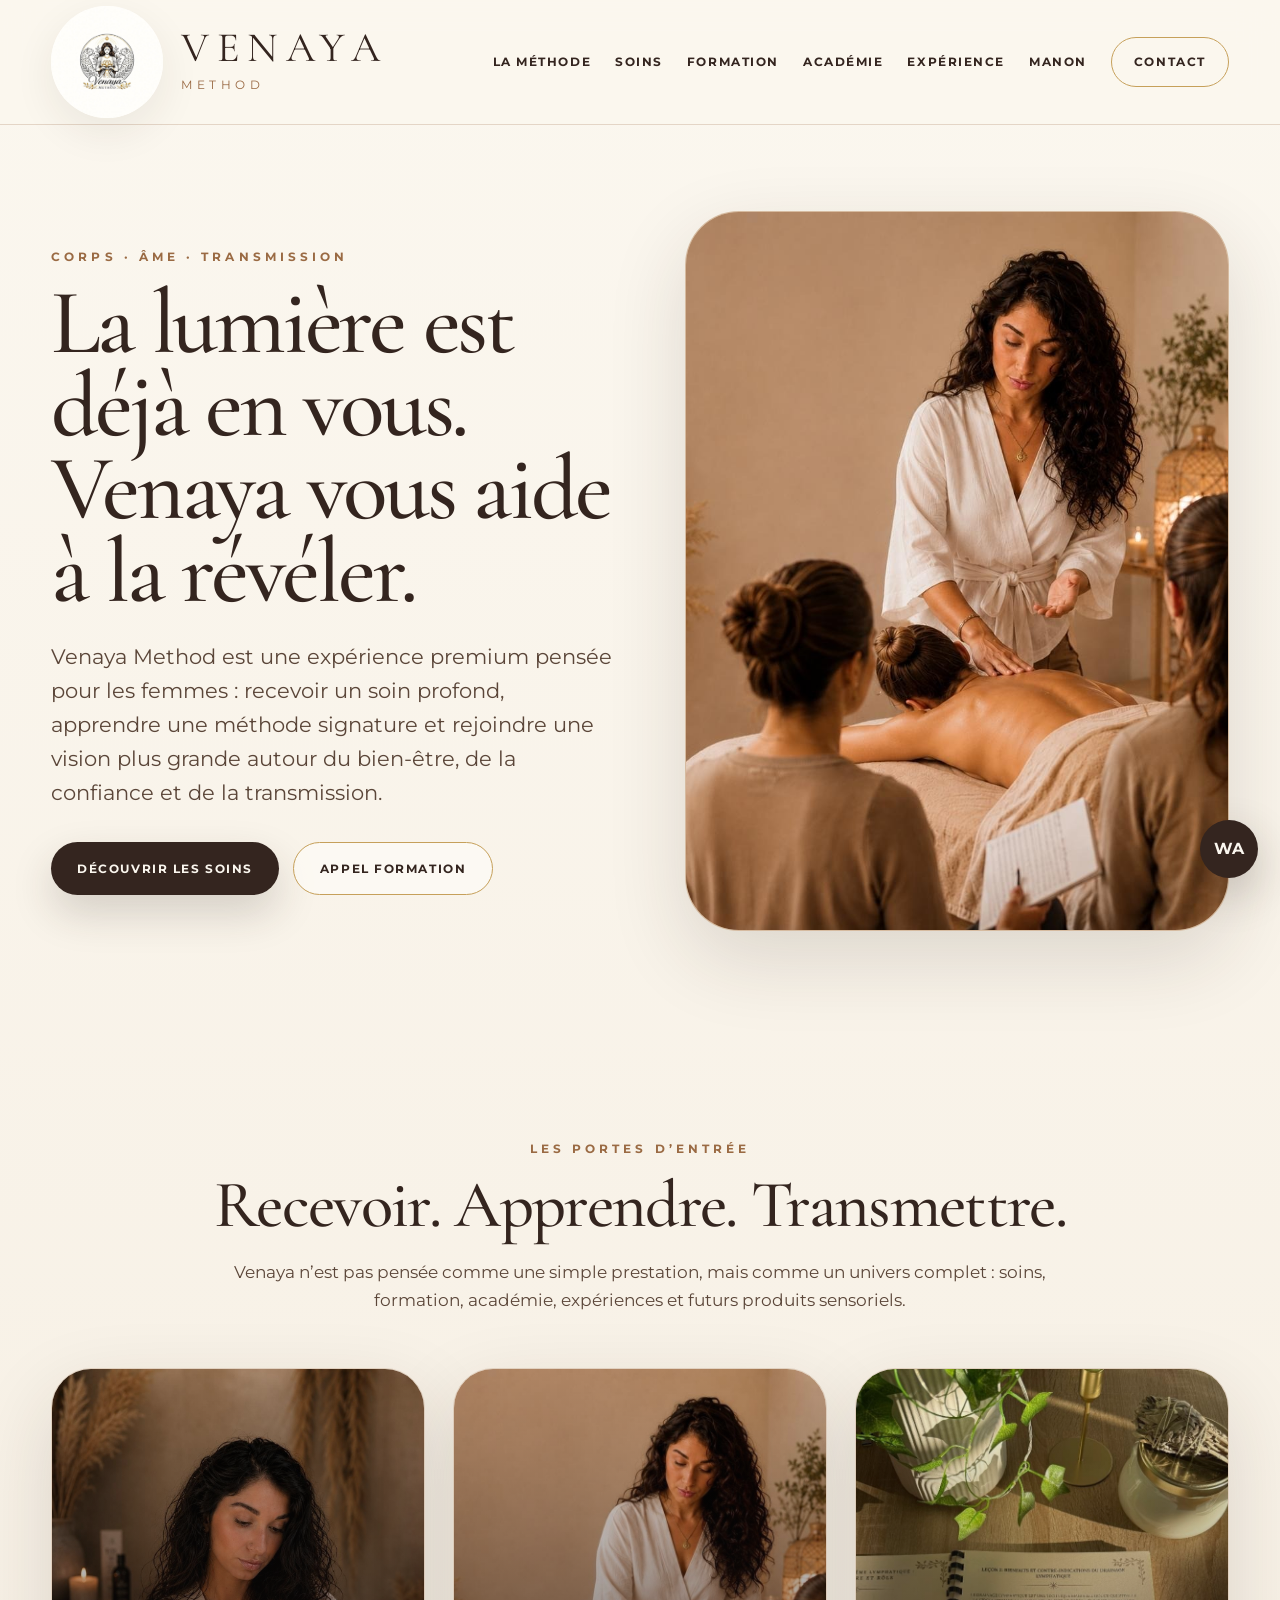
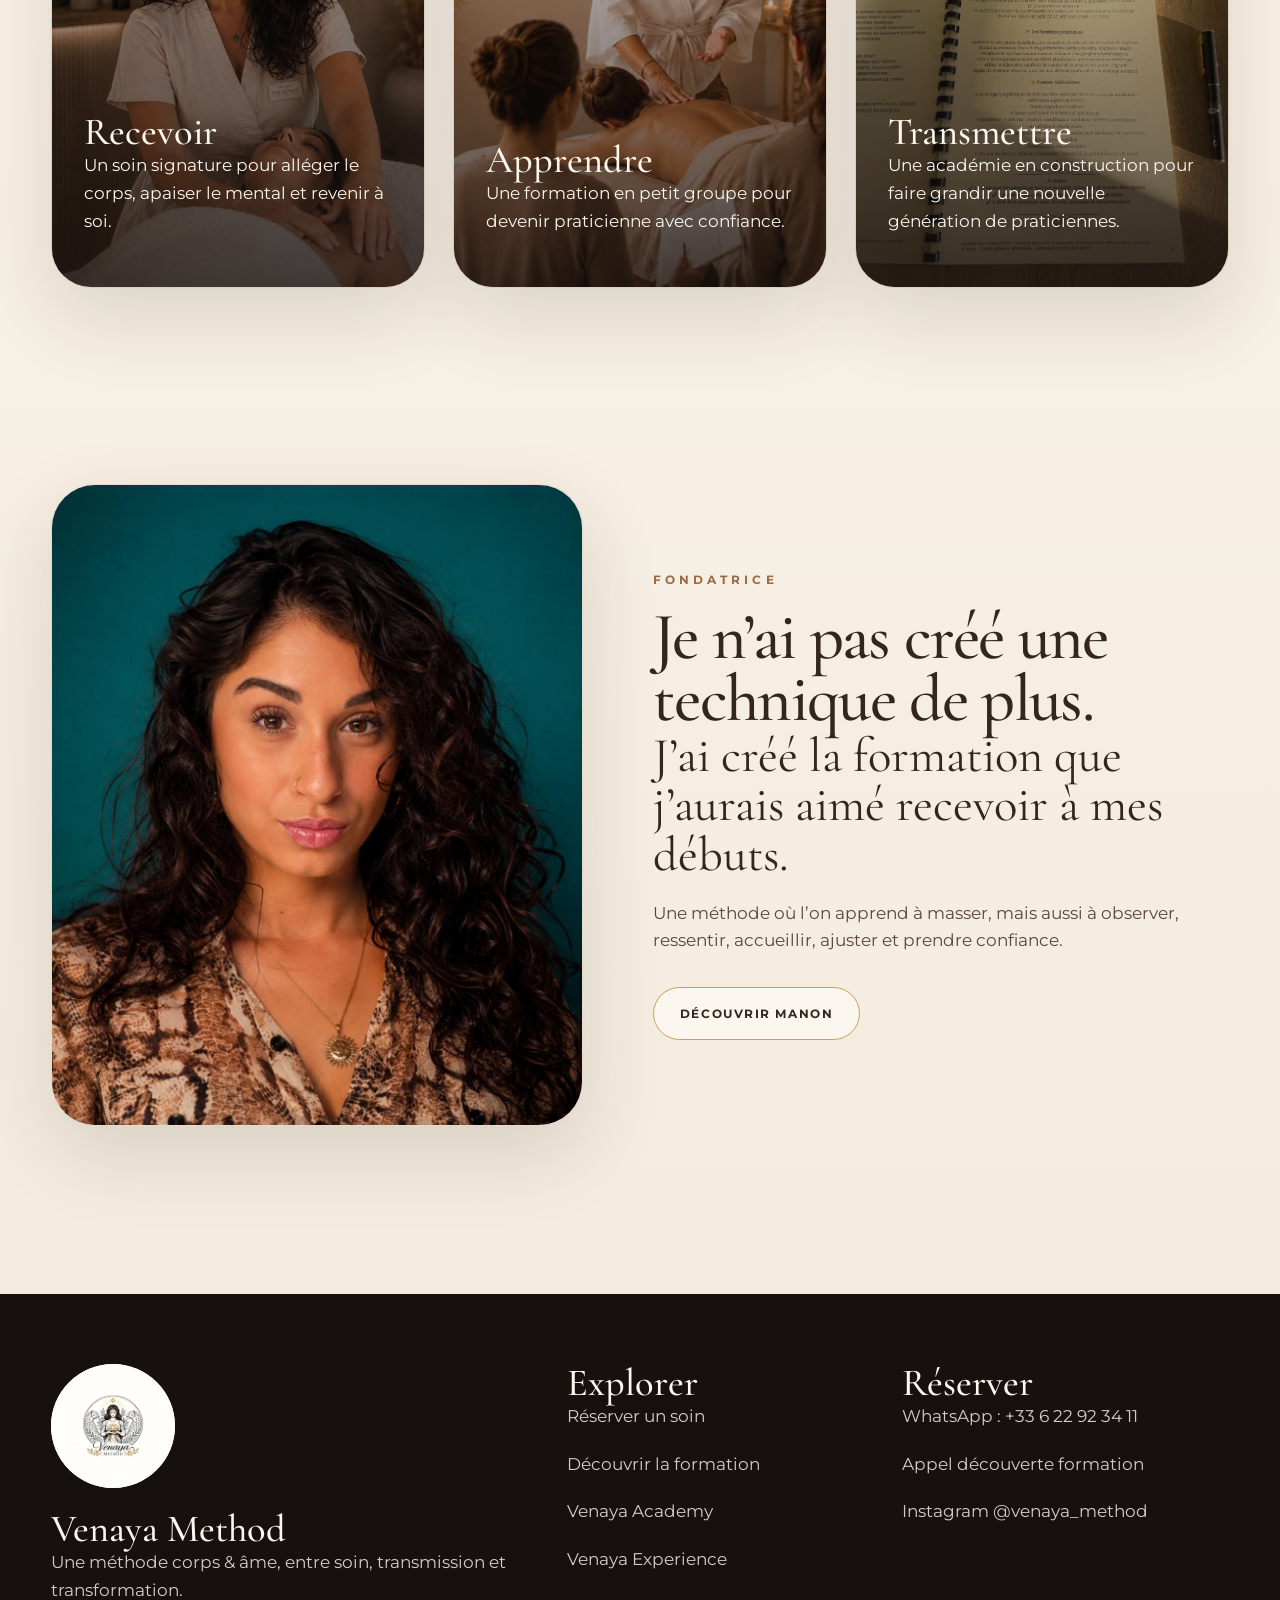
==== commit ff7c01a6: "Add files via upload" ====
--- a/index.html
+++ b/index.html
@@ -1,153 +1,54 @@
 <!doctype html>
 <html lang="fr">
-<header class="nav">
-  <a href="index.html" class="brand">
-    <span class="brand-logo-wrap">
-      <img src="logo.jpg" alt="Logo Venaya Method">
-    </span>
-    <span>
-      <span class="brand-title">VENAYA</span>
-      <span class="brand-subtitle">Method</span>
-    </span>
-  </a>
-
-  <button class="mobile-menu-button" aria-label="Ouvrir le menu">
-    <span></span>
-    <span></span>
-  </button>
-
-  <nav class="menu">
-    <a href="index.html">Accueil</a>
-    <a href="methode.html">La méthode</a>
-    <a href="soins.html">Soins</a>
-    <a href="formation.html">Formation</a>
-    <a href="academie.html">Académie</a>
-    <a href="experience.html">Expérience</a>
-    <a href="manon.html">Manon</a>
-    <a href="contact.html">Contact</a>
-  </nav>
-
-  <div class="mobile-menu-panel">
+<head>
+  <meta charset="utf-8"><meta name="viewport" content="width=device-width, initial-scale=1">
+  <title>Venaya Method | Soins, drainage lymphatique et formation bien-être en Provence</title><meta name="description" content="Venaya Method accompagne les femmes à travers des soins signature, le drainage lymphatique brésilien, l’énergétique et des formations bien-être en Provence.">
+  <link rel="preconnect" href="https://fonts.googleapis.com"><link rel="preconnect" href="https://fonts.gstatic.com" crossorigin>
+  <link href="https://fonts.googleapis.com/css2?family=Cormorant+Garamond:wght@400;500;600;700&family=Montserrat:wght@300;400;500;600;700&display=swap" rel="stylesheet">
+  <link rel="stylesheet" href="style.css">
+</head><body>
+<header class="site-header">
+  <div class="header-inner">
+    <a class="brand" href="index.html">
+      <span class="logo-circle"><img src="logo.jpg" alt="Logo Venaya Method"></span>
+      <span><span class="brand-word">VENAYA</span><span class="brand-sub">Method</span></span>
+    </a>
+    <nav class="desktop-menu">
+      <a href="methode.html">La méthode</a>
+      <a href="soins.html">Soins</a>
+      <a href="formation.html">Formation</a>
+      <a href="academie.html">Académie</a>
+      <a href="experience.html">Expérience</a>
+      <a href="manon.html">Manon</a>
+      <a class="header-cta" href="contact.html">Contact</a>
+    </nav>
+    <button class="mobile-toggle" aria-label="Ouvrir le menu"><span></span><span></span></button>
+  </div>
+  <nav class="mobile-panel">
     <a href="index.html">Accueil</a>
     <a href="methode.html">La méthode</a>
     <a href="soins.html">Soins</a>
     <a href="formation.html">Formation</a>
     <a href="contact.html">Contact</a>
-    <a class="mobile-menu-cta" href="contact.html">Réserver</a>
-  </div>
-</header>
-<body>
-<header class="nav">
-  <a href="index.html" class="brand">
-    <span class="brand-logo-wrap">
-      <img src="logo.jpg" alt="Logo Venaya Method">
-    </span>
-    <span>
-      <span class="brand-title">VENAYA</span>
-      <span class="brand-subtitle">Method</span>
-    </span>
-  </a>
-
-  <nav class="menu">
-    <a href="methode.html">La méthode</a>
-    <a href="soins.html">Soins</a>
-    <a href="formation.html">Formation</a>
-    <a href="academie.html">Académie</a>
-    <a href="experience.html">Expérience</a>
-    <a href="manon.html">Manon</a>
-    <a href="contact.html">Contact</a>
+    <div class="mobile-actions">
+      <a class="dark" href="https://wa.me/33622923411?text=Bonjour%20Manon%20%F0%9F%A4%8D%20Je%20souhaiterais%20avoir%20des%20renseignements%20concernant%20un%20soin%20Venaya%20Method." target="_blank" rel="noopener">Réserver un soin</a>
+      <a class="light" href="https://calendly.com/manon-trigueros/appel-decouverte-formation-venaya-method" target="_blank" rel="noopener">Appel formation</a>
+    </div>
   </nav>
 </header>
 
-
 <main>
-  <section class="hero">
-    <div>
-      <div class="eyebrow">Corps · Âme · Transmission</div>
-      <h1>Une méthode née de la rencontre entre le soin du corps, l'énergie et la transmission.</h1>
-      <p>Venaya Method est une expérience premium pensée pour les femmes : recevoir un soin profond, apprendre une méthode signature, puis rejoindre une vision plus grande autour du bien-être, de la confiance et de la transformation.</p>
-      <div class="btn-row">
-        <a class="btn" href="methode.html">Découvrir Venaya</a>
-        <a class="btn-ghost" href="formation.html">Recevoir le programme</a>
-      </div>
-    </div>
-    <div class="hero-photo">
-      <img src="formation.jpg" alt="Manon en formation Venaya Method">
-    </div>
-  </section>
-
-  <section class="section-tight">
-    <div class="center">
-      <div class="eyebrow">Les 3 portes d'entrée</div>
-      <h2>Recevoir. Apprendre. Évoluer.</h2>
-      <p>Venaya n'est pas pensée comme une activité locale, mais comme un univers complet : soins, formation, académie, expériences et produits sensoriels.</p>
-    </div>
-
-    <div class="grid-3">
-      <a class="card visual-card" href="soins.html">
-        <img src="massage.jpg" alt="Soin Venaya Method">
-        <div class="visual-card-content">
-          <h3>Recevoir</h3>
-          <p>Un soin signature pour alléger le corps, apaiser le mental et revenir à soi.</p>
-        </div>
-      </a>
-      <a class="card visual-card" href="formation.html">
-        <img src="formation.jpg" alt="Formation Venaya Method">
-        <div class="visual-card-content">
-          <h3>Apprendre</h3>
-          <p>Une formation corps & âme pour devenir praticienne avec confiance.</p>
-        </div>
-      </a>
-      <a class="card visual-card" href="academie.html">
-        <img src="cahier.jpg" alt="Cahier Venaya Method">
-        <div class="visual-card-content">
-          <h3>Évoluer</h3>
-          <p>Une académie en construction pour créer un réseau de praticiennes Venaya.</p>
-        </div>
-      </a>
-    </div>
-  </section>
-
-  <section class="section">
-    <div class="split">
-      <div class="photo-frame manon">
-        <img src="manon.jpg" alt="Portrait de Manon Trigueros">
-      </div>
-      <div>
-        <div class="eyebrow">La fondatrice</div>
-        <h2>Je n'ai pas créé une technique de plus.</h2>
-        <p class="quote">J'ai créé la formation que j'aurais aimé recevoir à mes débuts.</p>
-        <p>Venaya est née d'une envie claire : transmettre une méthode complète, où l'on apprend à masser, mais aussi à accueillir, observer, ressentir, ajuster et prendre confiance.</p>
-        <div class="btn-row">
-          <a class="btn" href="manon.html">Découvrir mon histoire</a>
-        </div>
-      </div>
-    </div>
-  </section>
+<section class="hero"><div class="hero-copy"><div class="eyebrow">Corps · Âme · Transmission</div><h1>La lumière est déjà en vous. Venaya vous aide à la révéler.</h1><p>Venaya Method est une expérience premium pensée pour les femmes : recevoir un soin profond, apprendre une méthode signature et rejoindre une vision plus grande autour du bien-être, de la confiance et de la transmission.</p><div class="btn-row"><a class="btn" href="soins.html">Découvrir les soins</a><a class="btn-secondary" href="https://calendly.com/manon-trigueros/appel-decouverte-formation-venaya-method" target="_blank" rel="noopener">Appel formation</a></div></div><div class="hero-photo"><img src="formation.jpg" alt="Manon Trigueros, fondatrice de Venaya Method"></div></section>
+<section class="section"><div class="center"><div class="eyebrow">Les portes d’entrée</div><h2>Recevoir. Apprendre. Transmettre.</h2><p>Venaya n’est pas pensée comme une simple prestation, mais comme un univers complet : soins, formation, académie, expériences et futurs produits sensoriels.</p></div><div class="grid-3" style="margin-top:54px"><a class="visual-card" href="soins.html"><img src="massage.jpg" alt="Soin Venaya Method"><div class="visual-card-content"><h3>Recevoir</h3><p>Un soin signature pour alléger le corps, apaiser le mental et revenir à soi.</p></div></a><a class="visual-card" href="formation.html"><img src="formation.jpg" alt="Formation Venaya Method"><div class="visual-card-content"><h3>Apprendre</h3><p>Une formation en petit groupe pour devenir praticienne avec confiance.</p></div></a><a class="visual-card" href="academie.html"><img src="cahier.jpg" alt="Cahier Venaya Method"><div class="visual-card-content"><h3>Transmettre</h3><p>Une académie en construction pour faire grandir une nouvelle génération de praticiennes.</p></div></a></div></section>
+<section class="section"><div class="split"><div class="photo-frame"><img src="manon.jpg" alt="Portrait de Manon Trigueros"></div><div><div class="eyebrow">Fondatrice</div><h2>Je n’ai pas créé une technique de plus.</h2><p class="quote">J’ai créé la formation que j’aurais aimé recevoir à mes débuts.</p><p>Une méthode où l’on apprend à masser, mais aussi à observer, ressentir, accueillir, ajuster et prendre confiance.</p><div class="btn-row"><a class="btn-secondary" href="manon.html">Découvrir Manon</a></div></div></div></section>
 </main>
-
-
+<a class="whatsapp-float" href="https://wa.me/33622923411?text=Bonjour%20Manon%20%F0%9F%A4%8D%20Je%20souhaiterais%20avoir%20des%20renseignements%20concernant%20un%20soin%20Venaya%20Method." target="_blank" rel="noopener">WA</a>
 <footer class="footer">
-  <div>
-    <span class="footer-logo-wrap">
-      <img src="logo.jpg" alt="Logo Venaya Method">
-    </span>
-    <h3>Venaya Method</h3>
-    <p>Une méthode corps & âme née de la rencontre entre le soin du corps, l'énergie et la transmission.</p>
-  </div>
-  <div>
-    <h3>Univers</h3>
-    <p><a href="soins.html">Recevoir un soin</a></p>
-    <p><a href="formation.html">Se former</a></p>
-    <p><a href="academie.html">Académie Venaya</a></p>
-    <p><a href="experience.html">Venaya Experience</a></p>
-  </div>
-  <div>
-    <h3>Contact</h3>
-    <p>Aix-en-Provence · Vitrolles · Provence</p>
-    <p>Instagram : @venaya_method</p>
-    <p><a href="contact.html">Réserver / demander le programme</a></p>
+  <div class="footer-inner">
+    <div><div class="footer-logo"><img src="logo.jpg" alt="Logo Venaya Method"></div><h3>Venaya Method</h3><p>Une méthode corps & âme, entre soin, transmission et transformation.</p></div>
+    <div><h3>Explorer</h3><p><a href="soins.html">Réserver un soin</a></p><p><a href="formation.html">Découvrir la formation</a></p><p><a href="academie.html">Venaya Academy</a></p><p><a href="experience.html">Venaya Experience</a></p></div>
+    <div><h3>Réserver</h3><p><a href="https://wa.me/33622923411?text=Bonjour%20Manon%20%F0%9F%A4%8D%20Je%20souhaiterais%20avoir%20des%20renseignements%20concernant%20un%20soin%20Venaya%20Method." target="_blank" rel="noopener">WhatsApp : +33 6 22 92 34 11</a></p><p><a href="https://calendly.com/manon-trigueros/appel-decouverte-formation-venaya-method" target="_blank" rel="noopener">Appel découverte formation</a></p><p><a href="https://www.instagram.com/venaya_method/" target="_blank" rel="noopener">Instagram @venaya_method</a></p></div>
   </div>
 </footer>
-</body>
-</html>
+<script src="script.js"></script>
+</body></html>
--- a/style.css
+++ b/style.css
@@ -0,0 +1,79 @@
+
+:root{
+  --ivory:#fbf7ef;--cream:#f3eadc;--sand:#e8d5bd;--gold:#c6a05a;--bronze:#9a6a43;
+  --brown:#34251f;--brown-soft:#5b4639;--black:#16110f;--white:#fffdf8;
+  --line:rgba(154,106,67,.24);--shadow:0 28px 80px rgba(52,37,31,.14);
+}
+*{box-sizing:border-box}
+html{scroll-behavior:smooth}
+body{margin:0;background:linear-gradient(180deg,var(--ivory),var(--cream));color:var(--brown);font-family:"Montserrat",Arial,sans-serif;line-height:1.62}
+body.menu-open{overflow:hidden}
+a{color:inherit;text-decoration:none} img{max-width:100%;display:block}
+p{font-size:17px;color:var(--brown-soft);margin:0 0 20px}
+h1,h2,h3{font-family:"Cormorant Garamond",Georgia,serif;font-weight:500;color:var(--brown);margin:0}
+h1{font-size:clamp(54px,7.2vw,112px);line-height:.9;letter-spacing:-.035em}
+h2{font-size:clamp(42px,5.2vw,78px);line-height:.94;letter-spacing:-.025em}
+h3{font-size:clamp(30px,3vw,44px);line-height:1.02}
+.eyebrow{color:var(--bronze);font-size:12px;font-weight:700;letter-spacing:.34em;text-transform:uppercase;margin-bottom:16px}
+.quote{font-family:"Cormorant Garamond",Georgia,serif;font-size:clamp(30px,3.8vw,58px);line-height:1.02;color:var(--brown)}
+.site-header{position:sticky;top:0;z-index:1000;background:rgba(251,247,239,.94);backdrop-filter:blur(18px);border-bottom:1px solid var(--line)}
+.header-inner{width:min(1480px,92vw);margin:auto;display:flex;align-items:center;justify-content:space-between;min-height:124px;gap:30px}
+.brand{display:flex;align-items:center;gap:18px}
+.logo-circle{width:112px;height:112px;border-radius:50%;background:var(--white);overflow:hidden;display:flex;align-items:center;justify-content:center;box-shadow:0 14px 40px rgba(52,37,31,.08)}
+.logo-circle img{width:104px;height:104px;object-fit:contain;transform:scale(1.18)}
+.brand-word{font-family:"Cormorant Garamond",Georgia,serif;display:block;font-size:42px;letter-spacing:.18em;line-height:.88}
+.brand-sub{display:block;color:var(--bronze);font-size:12px;letter-spacing:.38em;text-transform:uppercase;margin-top:8px}
+.desktop-menu{display:flex;align-items:center;gap:24px;font-size:12px;font-weight:700;letter-spacing:.13em;text-transform:uppercase}
+.desktop-menu a{transition:.25s ease}.desktop-menu a:hover{color:var(--bronze)}
+.header-cta{padding:14px 22px;border:1px solid var(--gold);border-radius:999px}
+.mobile-toggle{display:none;width:48px;height:48px;border-radius:50%;border:1px solid var(--line);background:rgba(255,253,248,.86);align-items:center;justify-content:center;flex-direction:column;gap:6px;cursor:pointer}
+.mobile-toggle span{width:20px;height:1px;background:var(--brown);transition:.28s ease}
+.mobile-toggle.active span:first-child{transform:rotate(45deg) translate(2px,3px)}
+.mobile-toggle.active span:last-child{transform:rotate(-45deg) translate(2px,-3px)}
+.mobile-panel{position:fixed;inset:0;z-index:999;background:rgba(251,247,239,.985);backdrop-filter:blur(18px);display:none;align-items:center;justify-content:center;flex-direction:column;padding:120px 28px 38px;opacity:0;pointer-events:none;transition:.35s ease}
+.mobile-panel.active{opacity:1;pointer-events:auto}
+.mobile-panel a{font-family:"Cormorant Garamond",Georgia,serif;font-size:42px;line-height:1.05;margin:8px 0}
+.mobile-actions{margin-top:28px;display:grid;gap:12px;width:min(360px,92vw)}
+.mobile-actions a{font-family:"Montserrat",Arial,sans-serif;font-size:12px;font-weight:700;letter-spacing:.13em;text-transform:uppercase;border-radius:999px;padding:15px 20px;text-align:center}
+.mobile-actions .dark{background:var(--brown);color:var(--ivory)} .mobile-actions .light{border:1px solid var(--gold);background:var(--white)}
+.hero{width:min(1480px,92vw);margin:auto;padding:86px 0 110px;display:grid;grid-template-columns:1.02fr .98fr;gap:68px;align-items:center}
+.hero-copy p{font-size:21px;max-width:760px;margin-top:26px}
+.hero-photo{height:720px;border-radius:54px;overflow:hidden;border:1px solid var(--line);box-shadow:var(--shadow);background:var(--sand)}
+.hero-photo img{width:100%;height:100%;object-fit:cover;object-position:center 28%}
+.section{width:min(1480px,92vw);margin:auto;padding:98px 0}
+.section-narrow{width:min(1000px,88vw);margin:auto;padding:96px 0}
+.center{text-align:center;margin-inline:auto}.center p{max-width:840px;margin:22px auto 0}
+.grid-2{display:grid;grid-template-columns:repeat(2,1fr);gap:38px}.grid-3{display:grid;grid-template-columns:repeat(3,1fr);gap:28px}
+.split{display:grid;grid-template-columns:.96fr 1.04fr;gap:70px;align-items:center}
+.card{background:rgba(255,253,248,.74);border:1px solid var(--line);border-radius:36px;padding:38px;box-shadow:0 18px 55px rgba(52,37,31,.07)}
+.card-dark{background:linear-gradient(145deg,#3a2921,#16110f);color:var(--ivory)}.card-dark h2,.card-dark h3,.card-dark p{color:var(--ivory)}
+.btn-row{display:flex;flex-wrap:wrap;gap:14px;margin-top:32px}
+.btn,.btn-secondary{display:inline-flex;align-items:center;justify-content:center;border-radius:999px;padding:16px 26px;font-size:12px;font-weight:700;letter-spacing:.13em;text-transform:uppercase;transition:.25s ease}
+.btn{background:var(--brown);color:var(--ivory);box-shadow:0 18px 42px rgba(52,37,31,.18)}.btn:hover{transform:translateY(-2px)}
+.btn-secondary{border:1px solid var(--gold);background:rgba(255,253,248,.62);color:var(--brown)}.btn-secondary:hover{background:var(--white);transform:translateY(-2px)}
+.visual-card{min-height:520px;border-radius:40px;overflow:hidden;position:relative;box-shadow:var(--shadow);border:1px solid var(--line)}
+.visual-card img{position:absolute;inset:0;width:100%;height:100%;object-fit:cover}.visual-card:after{content:"";position:absolute;inset:0;background:linear-gradient(180deg,rgba(22,17,15,.02),rgba(22,17,15,.76))}
+.visual-card-content{position:absolute;z-index:2;left:32px;right:32px;bottom:32px}.visual-card-content h3,.visual-card-content p{color:var(--ivory)}
+.photo-frame{overflow:hidden;border-radius:44px;border:1px solid var(--line);box-shadow:var(--shadow);background:var(--white)}
+.photo-frame img{width:100%;height:640px;object-fit:cover;object-position:center 25%}.photo-frame.contain img{height:auto;object-fit:contain}
+.page-hero{width:min(1180px,88vw);margin:auto;padding:92px 0 70px}.page-hero p{font-size:21px;max-width:900px;margin-top:24px}
+.price{font-family:"Cormorant Garamond",Georgia,serif;font-size:58px;color:var(--bronze);margin:8px 0 12px}
+.list{padding-left:18px;color:var(--brown-soft)}.list li{margin:10px 0}
+.timeline{display:grid;gap:18px}.step{display:grid;grid-template-columns:90px 1fr;gap:28px;padding:30px;background:rgba(255,253,248,.72);border:1px solid var(--line);border-radius:30px}
+.step-number{font-family:"Cormorant Garamond",Georgia,serif;font-size:54px;color:var(--gold);line-height:1}
+.footer{background:var(--black);color:var(--ivory);margin-top:70px}.footer-inner{width:min(1480px,92vw);margin:auto;padding:70px 0;display:grid;grid-template-columns:1.3fr .8fr .9fr;gap:44px}
+.footer h3,.footer p,.footer a{color:var(--ivory)}.footer p{opacity:.82}.footer-logo{width:124px;height:124px;border-radius:50%;background:var(--ivory);overflow:hidden;display:flex;align-items:center;justify-content:center;margin-bottom:22px}
+.footer-logo img{width:116px;height:116px;object-fit:contain;transform:scale(1.15)}
+.whatsapp-float{position:fixed;right:22px;bottom:22px;z-index:980;width:58px;height:58px;border-radius:50%;background:var(--brown);color:var(--ivory);display:flex;align-items:center;justify-content:center;box-shadow:0 16px 44px rgba(52,37,31,.24);font-weight:700}
+@media (max-width:900px){
+  .desktop-menu{display:none}.mobile-toggle{display:flex}.mobile-panel{display:flex}
+  .header-inner{min-height:88px;width:90vw}.logo-circle{width:68px;height:68px}.logo-circle img{width:62px;height:62px;transform:scale(1.20)}
+  .brand-word{font-size:28px;letter-spacing:.15em}.brand-sub{font-size:10px;letter-spacing:.28em}
+  .hero,.split,.grid-2,.grid-3{grid-template-columns:1fr}.hero{padding:48px 0 72px;gap:38px;width:88vw}
+  h1{font-size:46px;line-height:.94}h2{font-size:40px;line-height:.98}h3{font-size:30px}p{font-size:16px}
+  .hero-copy p,.page-hero p{font-size:17px}.hero-photo{height:460px;border-radius:34px}
+  .section,.section-narrow,.page-hero{width:88vw;padding:68px 0}.card{padding:28px;border-radius:28px}.visual-card{min-height:380px;border-radius:30px}
+  .photo-frame{border-radius:30px}.photo-frame img{height:430px}.btn-row{display:grid;grid-template-columns:1fr;gap:12px}.btn,.btn-secondary{width:100%;padding:16px 20px}
+  .step{grid-template-columns:1fr;padding:26px}.footer-inner{grid-template-columns:1fr;text-align:center;padding:54px 0}.footer-logo{margin-left:auto;margin-right:auto}
+  .whatsapp-float{width:54px;height:54px;right:16px;bottom:16px}
+}
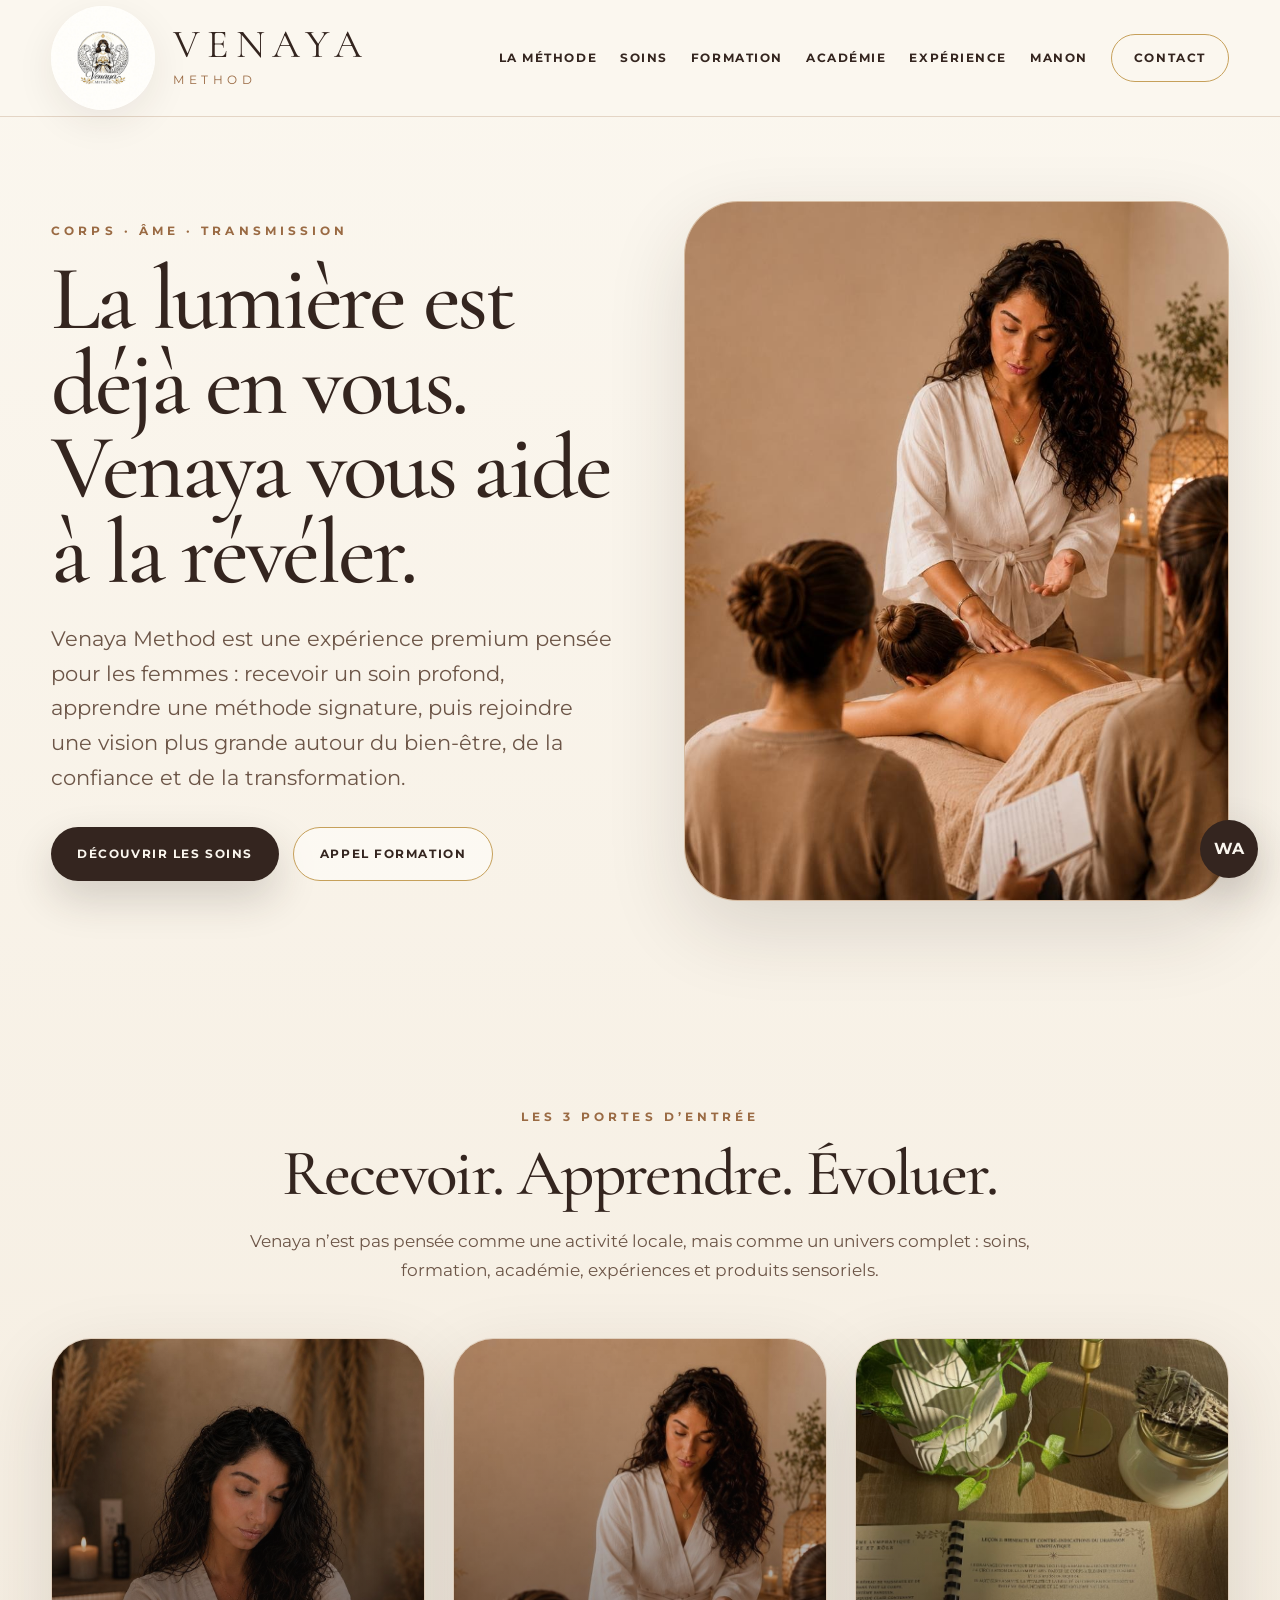
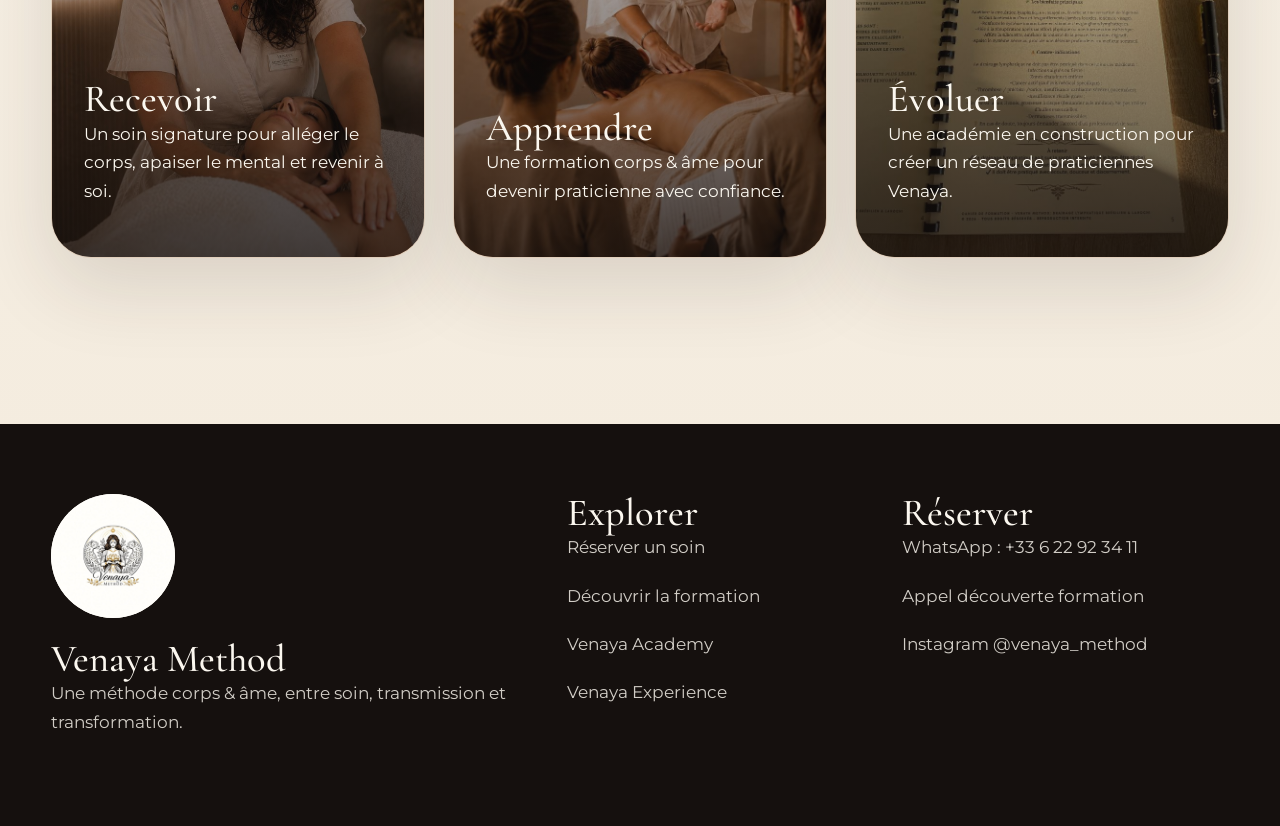
==== commit b31f827a: "Add files via upload" ====
--- a/index.html
+++ b/index.html
@@ -1,54 +1,91 @@
 <!doctype html>
 <html lang="fr">
 <head>
-  <meta charset="utf-8"><meta name="viewport" content="width=device-width, initial-scale=1">
-  <title>Venaya Method | Soins, drainage lymphatique et formation bien-être en Provence</title><meta name="description" content="Venaya Method accompagne les femmes à travers des soins signature, le drainage lymphatique brésilien, l’énergétique et des formations bien-être en Provence.">
-  <link rel="preconnect" href="https://fonts.googleapis.com"><link rel="preconnect" href="https://fonts.gstatic.com" crossorigin>
+  <meta charset="utf-8">
+  <meta name="viewport" content="width=device-width, initial-scale=1">
+  <title>Venaya Method | Soins, drainage lymphatique et formation bien-être en Provence</title>
+  <meta name="description" content="Venaya Method accompagne les femmes à travers des soins signature, le drainage lymphatique brésilien, l’énergétique et des formations bien-être en Provence.">
+  <link rel="preconnect" href="https://fonts.googleapis.com">
+  <link rel="preconnect" href="https://fonts.gstatic.com" crossorigin>
   <link href="https://fonts.googleapis.com/css2?family=Cormorant+Garamond:wght@400;500;600;700&family=Montserrat:wght@300;400;500;600;700&display=swap" rel="stylesheet">
   <link rel="stylesheet" href="style.css">
-</head><body>
+</head>
+<body>
+
 <header class="site-header">
   <div class="header-inner">
     <a class="brand" href="index.html">
       <span class="logo-circle"><img src="logo.jpg" alt="Logo Venaya Method"></span>
-      <span><span class="brand-word">VENAYA</span><span class="brand-sub">Method</span></span>
+      <span>
+        <span class="brand-word">VENAYA</span>
+        <span class="brand-sub">Method</span>
+      </span>
     </a>
-    <nav class="desktop-menu">
+    <nav class="menu" aria-label="Navigation principale">
       <a href="methode.html">La méthode</a>
       <a href="soins.html">Soins</a>
       <a href="formation.html">Formation</a>
       <a href="academie.html">Académie</a>
       <a href="experience.html">Expérience</a>
       <a href="manon.html">Manon</a>
-      <a class="header-cta" href="contact.html">Contact</a>
+      <a class="cta" href="contact.html">Contact</a>
     </nav>
-    <button class="mobile-toggle" aria-label="Ouvrir le menu"><span></span><span></span></button>
   </div>
-  <nav class="mobile-panel">
-    <a href="index.html">Accueil</a>
-    <a href="methode.html">La méthode</a>
-    <a href="soins.html">Soins</a>
-    <a href="formation.html">Formation</a>
-    <a href="contact.html">Contact</a>
-    <div class="mobile-actions">
-      <a class="dark" href="https://wa.me/33622923411?text=Bonjour%20Manon%20%F0%9F%A4%8D%20Je%20souhaiterais%20avoir%20des%20renseignements%20concernant%20un%20soin%20Venaya%20Method." target="_blank" rel="noopener">Réserver un soin</a>
-      <a class="light" href="https://calendly.com/manon-trigueros/appel-decouverte-formation-venaya-method" target="_blank" rel="noopener">Appel formation</a>
-    </div>
-  </nav>
 </header>
 
+
 <main>
-<section class="hero"><div class="hero-copy"><div class="eyebrow">Corps · Âme · Transmission</div><h1>La lumière est déjà en vous. Venaya vous aide à la révéler.</h1><p>Venaya Method est une expérience premium pensée pour les femmes : recevoir un soin profond, apprendre une méthode signature et rejoindre une vision plus grande autour du bien-être, de la confiance et de la transmission.</p><div class="btn-row"><a class="btn" href="soins.html">Découvrir les soins</a><a class="btn-secondary" href="https://calendly.com/manon-trigueros/appel-decouverte-formation-venaya-method" target="_blank" rel="noopener">Appel formation</a></div></div><div class="hero-photo"><img src="formation.jpg" alt="Manon Trigueros, fondatrice de Venaya Method"></div></section>
-<section class="section"><div class="center"><div class="eyebrow">Les portes d’entrée</div><h2>Recevoir. Apprendre. Transmettre.</h2><p>Venaya n’est pas pensée comme une simple prestation, mais comme un univers complet : soins, formation, académie, expériences et futurs produits sensoriels.</p></div><div class="grid-3" style="margin-top:54px"><a class="visual-card" href="soins.html"><img src="massage.jpg" alt="Soin Venaya Method"><div class="visual-card-content"><h3>Recevoir</h3><p>Un soin signature pour alléger le corps, apaiser le mental et revenir à soi.</p></div></a><a class="visual-card" href="formation.html"><img src="formation.jpg" alt="Formation Venaya Method"><div class="visual-card-content"><h3>Apprendre</h3><p>Une formation en petit groupe pour devenir praticienne avec confiance.</p></div></a><a class="visual-card" href="academie.html"><img src="cahier.jpg" alt="Cahier Venaya Method"><div class="visual-card-content"><h3>Transmettre</h3><p>Une académie en construction pour faire grandir une nouvelle génération de praticiennes.</p></div></a></div></section>
-<section class="section"><div class="split"><div class="photo-frame"><img src="manon.jpg" alt="Portrait de Manon Trigueros"></div><div><div class="eyebrow">Fondatrice</div><h2>Je n’ai pas créé une technique de plus.</h2><p class="quote">J’ai créé la formation que j’aurais aimé recevoir à mes débuts.</p><p>Une méthode où l’on apprend à masser, mais aussi à observer, ressentir, accueillir, ajuster et prendre confiance.</p><div class="btn-row"><a class="btn-secondary" href="manon.html">Découvrir Manon</a></div></div></div></section>
+  <section class="hero">
+    <div>
+      <div class="eyebrow">Corps · Âme · Transmission</div>
+      <h1>La lumière est déjà en vous. Venaya vous aide à la révéler.</h1>
+      <p>Venaya Method est une expérience premium pensée pour les femmes : recevoir un soin profond, apprendre une méthode signature, puis rejoindre une vision plus grande autour du bien-être, de la confiance et de la transformation.</p>
+      <div class="btn-row">
+        <a class="btn" href="soins.html">Découvrir les soins</a>
+        <a class="btn-secondary" href="https://calendly.com/manon-trigueros/appel-decouverte-formation-venaya-method" target="_blank" rel="noopener">Appel formation</a>
+      </div>
+    </div>
+    <div class="hero-photo"><img src="formation.jpg" alt="Manon en formation Venaya Method"></div>
+  </section>
+
+  <section class="section">
+    <div class="center">
+      <div class="eyebrow">Les 3 portes d’entrée</div>
+      <h2>Recevoir. Apprendre. Évoluer.</h2>
+      <p>Venaya n’est pas pensée comme une activité locale, mais comme un univers complet : soins, formation, académie, expériences et produits sensoriels.</p>
+    </div>
+    <div class="grid-3" style="margin-top:54px">
+      <a class="visual-card" href="soins.html"><img src="massage.jpg" alt="Soin Venaya Method"><div class="visual-card-content"><h3>Recevoir</h3><p>Un soin signature pour alléger le corps, apaiser le mental et revenir à soi.</p></div></a>
+      <a class="visual-card" href="formation.html"><img src="formation.jpg" alt="Formation Venaya Method"><div class="visual-card-content"><h3>Apprendre</h3><p>Une formation corps & âme pour devenir praticienne avec confiance.</p></div></a>
+      <a class="visual-card" href="academie.html"><img src="cahier.jpg" alt="Cahier Venaya Method"><div class="visual-card-content"><h3>Évoluer</h3><p>Une académie en construction pour créer un réseau de praticiennes Venaya.</p></div></a>
+    </div>
+  </section>
 </main>
-<a class="whatsapp-float" href="https://wa.me/33622923411?text=Bonjour%20Manon%20%F0%9F%A4%8D%20Je%20souhaiterais%20avoir%20des%20renseignements%20concernant%20un%20soin%20Venaya%20Method." target="_blank" rel="noopener">WA</a>
+
+
+<a class="whatsapp-float" href="https://wa.me/33622923411?text=Bonjour%20Manon%20%F0%9F%A4%8D%20Je%20souhaiterais%20avoir%20des%20renseignements%20concernant%20un%20soin%20Venaya%20Method." target="_blank" rel="noopener" aria-label="Contacter Venaya sur WhatsApp">WA</a>
 <footer class="footer">
   <div class="footer-inner">
-    <div><div class="footer-logo"><img src="logo.jpg" alt="Logo Venaya Method"></div><h3>Venaya Method</h3><p>Une méthode corps & âme, entre soin, transmission et transformation.</p></div>
-    <div><h3>Explorer</h3><p><a href="soins.html">Réserver un soin</a></p><p><a href="formation.html">Découvrir la formation</a></p><p><a href="academie.html">Venaya Academy</a></p><p><a href="experience.html">Venaya Experience</a></p></div>
-    <div><h3>Réserver</h3><p><a href="https://wa.me/33622923411?text=Bonjour%20Manon%20%F0%9F%A4%8D%20Je%20souhaiterais%20avoir%20des%20renseignements%20concernant%20un%20soin%20Venaya%20Method." target="_blank" rel="noopener">WhatsApp : +33 6 22 92 34 11</a></p><p><a href="https://calendly.com/manon-trigueros/appel-decouverte-formation-venaya-method" target="_blank" rel="noopener">Appel découverte formation</a></p><p><a href="https://www.instagram.com/venaya_method/" target="_blank" rel="noopener">Instagram @venaya_method</a></p></div>
+    <div>
+      <div class="footer-logo"><img src="logo.jpg" alt="Logo Venaya Method"></div>
+      <h3>Venaya Method</h3>
+      <p>Une méthode corps & âme, entre soin, transmission et transformation.</p>
+    </div>
+    <div>
+      <h3>Explorer</h3>
+      <p><a href="soins.html">Réserver un soin</a></p>
+      <p><a href="formation.html">Découvrir la formation</a></p>
+      <p><a href="academie.html">Venaya Academy</a></p>
+      <p><a href="experience.html">Venaya Experience</a></p>
+    </div>
+    <div>
+      <h3>Réserver</h3>
+      <p><a href="https://wa.me/33622923411?text=Bonjour%20Manon%20%F0%9F%A4%8D%20Je%20souhaiterais%20avoir%20des%20renseignements%20concernant%20un%20soin%20Venaya%20Method." target="_blank" rel="noopener">WhatsApp : +33 6 22 92 34 11</a></p>
+      <p><a href="https://calendly.com/manon-trigueros/appel-decouverte-formation-venaya-method" target="_blank" rel="noopener">Appel découverte formation</a></p>
+      <p><a href="https://www.instagram.com/venaya_method/" target="_blank" rel="noopener">Instagram @venaya_method</a></p>
+    </div>
   </div>
 </footer>
-<script src="script.js"></script>
-</body></html>+
+</body>
+</html>
--- a/style.css
+++ b/style.css
@@ -1,79 +1,302 @@
 
 :root{
-  --ivory:#fbf7ef;--cream:#f3eadc;--sand:#e8d5bd;--gold:#c6a05a;--bronze:#9a6a43;
-  --brown:#34251f;--brown-soft:#5b4639;--black:#16110f;--white:#fffdf8;
-  --line:rgba(154,106,67,.24);--shadow:0 28px 80px rgba(52,37,31,.14);
+  --ivory:#fbf7ef;
+  --cream:#f3eadc;
+  --sand:#e8d5bd;
+  --gold:#c6a05a;
+  --bronze:#9a6a43;
+  --brown:#34251f;
+  --soft:#6c5547;
+  --black:#15100e;
+  --white:#fffdf8;
+  --line:rgba(154,106,67,.24);
+  --shadow:0 28px 80px rgba(52,37,31,.14);
 }
 *{box-sizing:border-box}
 html{scroll-behavior:smooth}
-body{margin:0;background:linear-gradient(180deg,var(--ivory),var(--cream));color:var(--brown);font-family:"Montserrat",Arial,sans-serif;line-height:1.62}
-body.menu-open{overflow:hidden}
-a{color:inherit;text-decoration:none} img{max-width:100%;display:block}
-p{font-size:17px;color:var(--brown-soft);margin:0 0 20px}
-h1,h2,h3{font-family:"Cormorant Garamond",Georgia,serif;font-weight:500;color:var(--brown);margin:0}
-h1{font-size:clamp(54px,7.2vw,112px);line-height:.9;letter-spacing:-.035em}
-h2{font-size:clamp(42px,5.2vw,78px);line-height:.94;letter-spacing:-.025em}
-h3{font-size:clamp(30px,3vw,44px);line-height:1.02}
-.eyebrow{color:var(--bronze);font-size:12px;font-weight:700;letter-spacing:.34em;text-transform:uppercase;margin-bottom:16px}
-.quote{font-family:"Cormorant Garamond",Georgia,serif;font-size:clamp(30px,3.8vw,58px);line-height:1.02;color:var(--brown)}
-.site-header{position:sticky;top:0;z-index:1000;background:rgba(251,247,239,.94);backdrop-filter:blur(18px);border-bottom:1px solid var(--line)}
-.header-inner{width:min(1480px,92vw);margin:auto;display:flex;align-items:center;justify-content:space-between;min-height:124px;gap:30px}
-.brand{display:flex;align-items:center;gap:18px}
-.logo-circle{width:112px;height:112px;border-radius:50%;background:var(--white);overflow:hidden;display:flex;align-items:center;justify-content:center;box-shadow:0 14px 40px rgba(52,37,31,.08)}
-.logo-circle img{width:104px;height:104px;object-fit:contain;transform:scale(1.18)}
-.brand-word{font-family:"Cormorant Garamond",Georgia,serif;display:block;font-size:42px;letter-spacing:.18em;line-height:.88}
-.brand-sub{display:block;color:var(--bronze);font-size:12px;letter-spacing:.38em;text-transform:uppercase;margin-top:8px}
-.desktop-menu{display:flex;align-items:center;gap:24px;font-size:12px;font-weight:700;letter-spacing:.13em;text-transform:uppercase}
-.desktop-menu a{transition:.25s ease}.desktop-menu a:hover{color:var(--bronze)}
-.header-cta{padding:14px 22px;border:1px solid var(--gold);border-radius:999px}
-.mobile-toggle{display:none;width:48px;height:48px;border-radius:50%;border:1px solid var(--line);background:rgba(255,253,248,.86);align-items:center;justify-content:center;flex-direction:column;gap:6px;cursor:pointer}
-.mobile-toggle span{width:20px;height:1px;background:var(--brown);transition:.28s ease}
-.mobile-toggle.active span:first-child{transform:rotate(45deg) translate(2px,3px)}
-.mobile-toggle.active span:last-child{transform:rotate(-45deg) translate(2px,-3px)}
-.mobile-panel{position:fixed;inset:0;z-index:999;background:rgba(251,247,239,.985);backdrop-filter:blur(18px);display:none;align-items:center;justify-content:center;flex-direction:column;padding:120px 28px 38px;opacity:0;pointer-events:none;transition:.35s ease}
-.mobile-panel.active{opacity:1;pointer-events:auto}
-.mobile-panel a{font-family:"Cormorant Garamond",Georgia,serif;font-size:42px;line-height:1.05;margin:8px 0}
-.mobile-actions{margin-top:28px;display:grid;gap:12px;width:min(360px,92vw)}
-.mobile-actions a{font-family:"Montserrat",Arial,sans-serif;font-size:12px;font-weight:700;letter-spacing:.13em;text-transform:uppercase;border-radius:999px;padding:15px 20px;text-align:center}
-.mobile-actions .dark{background:var(--brown);color:var(--ivory)} .mobile-actions .light{border:1px solid var(--gold);background:var(--white)}
-.hero{width:min(1480px,92vw);margin:auto;padding:86px 0 110px;display:grid;grid-template-columns:1.02fr .98fr;gap:68px;align-items:center}
-.hero-copy p{font-size:21px;max-width:760px;margin-top:26px}
-.hero-photo{height:720px;border-radius:54px;overflow:hidden;border:1px solid var(--line);box-shadow:var(--shadow);background:var(--sand)}
-.hero-photo img{width:100%;height:100%;object-fit:cover;object-position:center 28%}
-.section{width:min(1480px,92vw);margin:auto;padding:98px 0}
-.section-narrow{width:min(1000px,88vw);margin:auto;padding:96px 0}
-.center{text-align:center;margin-inline:auto}.center p{max-width:840px;margin:22px auto 0}
-.grid-2{display:grid;grid-template-columns:repeat(2,1fr);gap:38px}.grid-3{display:grid;grid-template-columns:repeat(3,1fr);gap:28px}
+body{
+  margin:0;
+  background:linear-gradient(180deg,var(--ivory),var(--cream));
+  color:var(--brown);
+  font-family:"Montserrat",Arial,sans-serif;
+  line-height:1.65;
+}
+a{color:inherit;text-decoration:none}
+img{display:block;max-width:100%}
+p{margin:0 0 20px;color:var(--soft);font-size:17px}
+h1,h2,h3{
+  margin:0;
+  color:var(--brown);
+  font-family:"Cormorant Garamond",Georgia,serif;
+  font-weight:500;
+}
+h1{font-size:clamp(54px,7.2vw,108px);line-height:.92;letter-spacing:-.035em}
+h2{font-size:clamp(42px,5.1vw,76px);line-height:.96;letter-spacing:-.025em}
+h3{font-size:clamp(30px,3vw,44px);line-height:1.04}
+.eyebrow{
+  margin-bottom:16px;
+  color:var(--bronze);
+  font-size:12px;
+  font-weight:700;
+  letter-spacing:.34em;
+  text-transform:uppercase;
+}
+.site-header{
+  position:sticky;
+  top:0;
+  z-index:1000;
+  background:rgba(251,247,239,.96);
+  backdrop-filter:blur(16px);
+  border-bottom:1px solid var(--line);
+}
+.header-inner{
+  width:min(1480px,92vw);
+  min-height:116px;
+  margin:auto;
+  display:flex;
+  align-items:center;
+  justify-content:space-between;
+  gap:28px;
+}
+.brand{display:flex;align-items:center;gap:18px;flex-shrink:0}
+.logo-circle{
+  width:104px;height:104px;border-radius:50%;
+  background:var(--white);
+  box-shadow:0 12px 38px rgba(52,37,31,.08);
+  display:flex;align-items:center;justify-content:center;
+  overflow:hidden;
+}
+.logo-circle img{width:98px;height:98px;object-fit:contain;transform:scale(1.18)}
+.brand-word{
+  display:block;
+  font-family:"Cormorant Garamond",Georgia,serif;
+  font-size:40px;
+  line-height:.88;
+  letter-spacing:.18em;
+}
+.brand-sub{
+  display:block;
+  margin-top:8px;
+  color:var(--bronze);
+  font-size:12px;
+  letter-spacing:.38em;
+  text-transform:uppercase;
+}
+.menu{
+  display:flex;
+  align-items:center;
+  justify-content:flex-end;
+  gap:23px;
+  font-size:12px;
+  font-weight:700;
+  letter-spacing:.13em;
+  text-transform:uppercase;
+}
+.menu a{transition:.22s ease;white-space:nowrap}
+.menu a:hover{color:var(--bronze)}
+.menu .cta{
+  padding:13px 22px;
+  border:1px solid var(--gold);
+  border-radius:999px;
+}
+.hero{
+  width:min(1480px,92vw);
+  margin:auto;
+  padding:84px 0 110px;
+  display:grid;
+  grid-template-columns:1.02fr .98fr;
+  gap:66px;
+  align-items:center;
+}
+.hero p{font-size:21px;max-width:760px;margin-top:26px}
+.hero-photo{
+  height:700px;
+  border-radius:54px;
+  overflow:hidden;
+  border:1px solid var(--line);
+  background:var(--sand);
+  box-shadow:var(--shadow);
+}
+.hero-photo img{width:100%;height:100%;object-fit:cover;object-position:center 25%}
+.section{
+  width:min(1480px,92vw);
+  margin:auto;
+  padding:96px 0;
+}
+.section-narrow{
+  width:min(1080px,88vw);
+  margin:auto;
+  padding:92px 0;
+}
+.center{text-align:center}
+.center p{max-width:850px;margin:22px auto 0}
+.grid-2{display:grid;grid-template-columns:repeat(2,1fr);gap:38px}
+.grid-3{display:grid;grid-template-columns:repeat(3,1fr);gap:28px}
 .split{display:grid;grid-template-columns:.96fr 1.04fr;gap:70px;align-items:center}
-.card{background:rgba(255,253,248,.74);border:1px solid var(--line);border-radius:36px;padding:38px;box-shadow:0 18px 55px rgba(52,37,31,.07)}
-.card-dark{background:linear-gradient(145deg,#3a2921,#16110f);color:var(--ivory)}.card-dark h2,.card-dark h3,.card-dark p{color:var(--ivory)}
+.card{
+  background:rgba(255,253,248,.74);
+  border:1px solid var(--line);
+  border-radius:36px;
+  padding:38px;
+  box-shadow:0 18px 55px rgba(52,37,31,.07);
+}
+.card-dark{
+  background:linear-gradient(145deg,#3a2921,#15100e);
+  color:var(--ivory);
+}
+.card-dark h2,.card-dark h3,.card-dark p{color:var(--ivory)}
 .btn-row{display:flex;flex-wrap:wrap;gap:14px;margin-top:32px}
-.btn,.btn-secondary{display:inline-flex;align-items:center;justify-content:center;border-radius:999px;padding:16px 26px;font-size:12px;font-weight:700;letter-spacing:.13em;text-transform:uppercase;transition:.25s ease}
-.btn{background:var(--brown);color:var(--ivory);box-shadow:0 18px 42px rgba(52,37,31,.18)}.btn:hover{transform:translateY(-2px)}
-.btn-secondary{border:1px solid var(--gold);background:rgba(255,253,248,.62);color:var(--brown)}.btn-secondary:hover{background:var(--white);transform:translateY(-2px)}
-.visual-card{min-height:520px;border-radius:40px;overflow:hidden;position:relative;box-shadow:var(--shadow);border:1px solid var(--line)}
-.visual-card img{position:absolute;inset:0;width:100%;height:100%;object-fit:cover}.visual-card:after{content:"";position:absolute;inset:0;background:linear-gradient(180deg,rgba(22,17,15,.02),rgba(22,17,15,.76))}
-.visual-card-content{position:absolute;z-index:2;left:32px;right:32px;bottom:32px}.visual-card-content h3,.visual-card-content p{color:var(--ivory)}
-.photo-frame{overflow:hidden;border-radius:44px;border:1px solid var(--line);box-shadow:var(--shadow);background:var(--white)}
-.photo-frame img{width:100%;height:640px;object-fit:cover;object-position:center 25%}.photo-frame.contain img{height:auto;object-fit:contain}
-.page-hero{width:min(1180px,88vw);margin:auto;padding:92px 0 70px}.page-hero p{font-size:21px;max-width:900px;margin-top:24px}
-.price{font-family:"Cormorant Garamond",Georgia,serif;font-size:58px;color:var(--bronze);margin:8px 0 12px}
-.list{padding-left:18px;color:var(--brown-soft)}.list li{margin:10px 0}
-.timeline{display:grid;gap:18px}.step{display:grid;grid-template-columns:90px 1fr;gap:28px;padding:30px;background:rgba(255,253,248,.72);border:1px solid var(--line);border-radius:30px}
-.step-number{font-family:"Cormorant Garamond",Georgia,serif;font-size:54px;color:var(--gold);line-height:1}
-.footer{background:var(--black);color:var(--ivory);margin-top:70px}.footer-inner{width:min(1480px,92vw);margin:auto;padding:70px 0;display:grid;grid-template-columns:1.3fr .8fr .9fr;gap:44px}
-.footer h3,.footer p,.footer a{color:var(--ivory)}.footer p{opacity:.82}.footer-logo{width:124px;height:124px;border-radius:50%;background:var(--ivory);overflow:hidden;display:flex;align-items:center;justify-content:center;margin-bottom:22px}
+.btn,.btn-secondary{
+  display:inline-flex;
+  align-items:center;
+  justify-content:center;
+  border-radius:999px;
+  padding:16px 26px;
+  font-size:12px;
+  font-weight:700;
+  letter-spacing:.13em;
+  text-transform:uppercase;
+  transition:.22s ease;
+}
+.btn{background:var(--brown);color:var(--ivory);box-shadow:0 18px 42px rgba(52,37,31,.18)}
+.btn:hover,.btn-secondary:hover{transform:translateY(-2px)}
+.btn-secondary{border:1px solid var(--gold);background:rgba(255,253,248,.68);color:var(--brown)}
+.visual-card{
+  min-height:520px;
+  border-radius:40px;
+  overflow:hidden;
+  position:relative;
+  box-shadow:var(--shadow);
+  border:1px solid var(--line);
+}
+.visual-card img{position:absolute;inset:0;width:100%;height:100%;object-fit:cover}
+.visual-card:after{
+  content:"";
+  position:absolute;inset:0;
+  background:linear-gradient(180deg,rgba(21,16,14,.02),rgba(21,16,14,.75));
+}
+.visual-card-content{position:absolute;z-index:2;left:32px;right:32px;bottom:32px}
+.visual-card-content h3,.visual-card-content p{color:var(--ivory)}
+.photo-frame{
+  overflow:hidden;
+  border-radius:44px;
+  border:1px solid var(--line);
+  background:var(--white);
+  box-shadow:var(--shadow);
+}
+.photo-frame img{width:100%;height:640px;object-fit:cover;object-position:center 25%}
+.photo-frame.contain img{height:auto;object-fit:contain}
+.page-hero{
+  width:min(1180px,88vw);
+  margin:auto;
+  padding:92px 0 70px;
+}
+.page-hero p{font-size:21px;max-width:900px;margin-top:24px}
+.price{
+  font-family:"Cormorant Garamond",Georgia,serif;
+  font-size:58px;
+  color:var(--bronze);
+  margin:8px 0 12px;
+}
+.list{padding-left:18px;color:var(--soft)}
+.list li{margin:10px 0}
+.timeline{display:grid;gap:18px}
+.step{
+  display:grid;
+  grid-template-columns:90px 1fr;
+  gap:28px;
+  padding:30px;
+  background:rgba(255,253,248,.72);
+  border:1px solid var(--line);
+  border-radius:30px;
+}
+.step-number{
+  font-family:"Cormorant Garamond",Georgia,serif;
+  font-size:54px;
+  line-height:1;
+  color:var(--gold);
+}
+.footer{
+  margin-top:70px;
+  background:var(--black);
+  color:var(--ivory);
+}
+.footer-inner{
+  width:min(1480px,92vw);
+  margin:auto;
+  padding:70px 0;
+  display:grid;
+  grid-template-columns:1.3fr .8fr .9fr;
+  gap:44px;
+}
+.footer h3,.footer p,.footer a{color:var(--ivory)}
+.footer p{opacity:.82}
+.footer-logo{
+  width:124px;height:124px;border-radius:50%;
+  background:var(--ivory);
+  overflow:hidden;
+  display:flex;align-items:center;justify-content:center;
+  margin-bottom:22px;
+}
 .footer-logo img{width:116px;height:116px;object-fit:contain;transform:scale(1.15)}
-.whatsapp-float{position:fixed;right:22px;bottom:22px;z-index:980;width:58px;height:58px;border-radius:50%;background:var(--brown);color:var(--ivory);display:flex;align-items:center;justify-content:center;box-shadow:0 16px 44px rgba(52,37,31,.24);font-weight:700}
+.whatsapp-float{
+  position:fixed;
+  right:22px;bottom:22px;
+  z-index:980;
+  width:58px;height:58px;border-radius:50%;
+  background:var(--brown);
+  color:var(--ivory);
+  display:flex;align-items:center;justify-content:center;
+  box-shadow:0 16px 44px rgba(52,37,31,.24);
+  font-weight:700;
+  letter-spacing:.02em;
+}
+
+/* MOBILE ROBUSTE : sans JavaScript, ne casse pas le PC */
 @media (max-width:900px){
-  .desktop-menu{display:none}.mobile-toggle{display:flex}.mobile-panel{display:flex}
-  .header-inner{min-height:88px;width:90vw}.logo-circle{width:68px;height:68px}.logo-circle img{width:62px;height:62px;transform:scale(1.20)}
-  .brand-word{font-size:28px;letter-spacing:.15em}.brand-sub{font-size:10px;letter-spacing:.28em}
-  .hero,.split,.grid-2,.grid-3{grid-template-columns:1fr}.hero{padding:48px 0 72px;gap:38px;width:88vw}
-  h1{font-size:46px;line-height:.94}h2{font-size:40px;line-height:.98}h3{font-size:30px}p{font-size:16px}
-  .hero-copy p,.page-hero p{font-size:17px}.hero-photo{height:460px;border-radius:34px}
-  .section,.section-narrow,.page-hero{width:88vw;padding:68px 0}.card{padding:28px;border-radius:28px}.visual-card{min-height:380px;border-radius:30px}
-  .photo-frame{border-radius:30px}.photo-frame img{height:430px}.btn-row{display:grid;grid-template-columns:1fr;gap:12px}.btn,.btn-secondary{width:100%;padding:16px 20px}
-  .step{grid-template-columns:1fr;padding:26px}.footer-inner{grid-template-columns:1fr;text-align:center;padding:54px 0}.footer-logo{margin-left:auto;margin-right:auto}
+  .header-inner{
+    width:90vw;
+    min-height:auto;
+    padding:16px 0 14px;
+    align-items:center;
+    flex-wrap:wrap;
+    justify-content:center;
+    gap:12px;
+  }
+  .brand{width:100%;justify-content:center}
+  .logo-circle{width:72px;height:72px}
+  .logo-circle img{width:66px;height:66px;transform:scale(1.18)}
+  .brand-word{font-size:28px;letter-spacing:.15em}
+  .brand-sub{font-size:10px;letter-spacing:.28em}
+  .menu{
+    width:100%;
+    justify-content:center;
+    flex-wrap:wrap;
+    gap:10px 15px;
+    font-size:11px;
+    letter-spacing:.10em;
+  }
+  .menu a[href="manon.html"],
+  .menu a[href="experience.html"],
+  .menu a[href="academie.html"]{display:none}
+  .menu .cta{padding:8px 13px}
+  .hero,.split,.grid-2,.grid-3{grid-template-columns:1fr}
+  .hero{width:88vw;padding:46px 0 72px;gap:36px}
+  h1{font-size:46px;line-height:.94}
+  h2{font-size:40px;line-height:.98}
+  h3{font-size:30px}
+  p{font-size:16px}
+  .hero p,.page-hero p{font-size:17px}
+  .hero-photo{height:450px;border-radius:32px}
+  .section,.section-narrow,.page-hero{width:88vw;padding:66px 0}
+  .card{padding:28px;border-radius:28px}
+  .visual-card{min-height:380px;border-radius:30px}
+  .photo-frame{border-radius:30px}
+  .photo-frame img{height:430px}
+  .btn-row{display:grid;grid-template-columns:1fr;gap:12px}
+  .btn,.btn-secondary{width:100%;padding:16px 20px}
+  .step{grid-template-columns:1fr;padding:26px}
+  .footer-inner{grid-template-columns:1fr;text-align:center;padding:54px 0}
+  .footer-logo{margin-left:auto;margin-right:auto}
   .whatsapp-float{width:54px;height:54px;right:16px;bottom:16px}
 }
